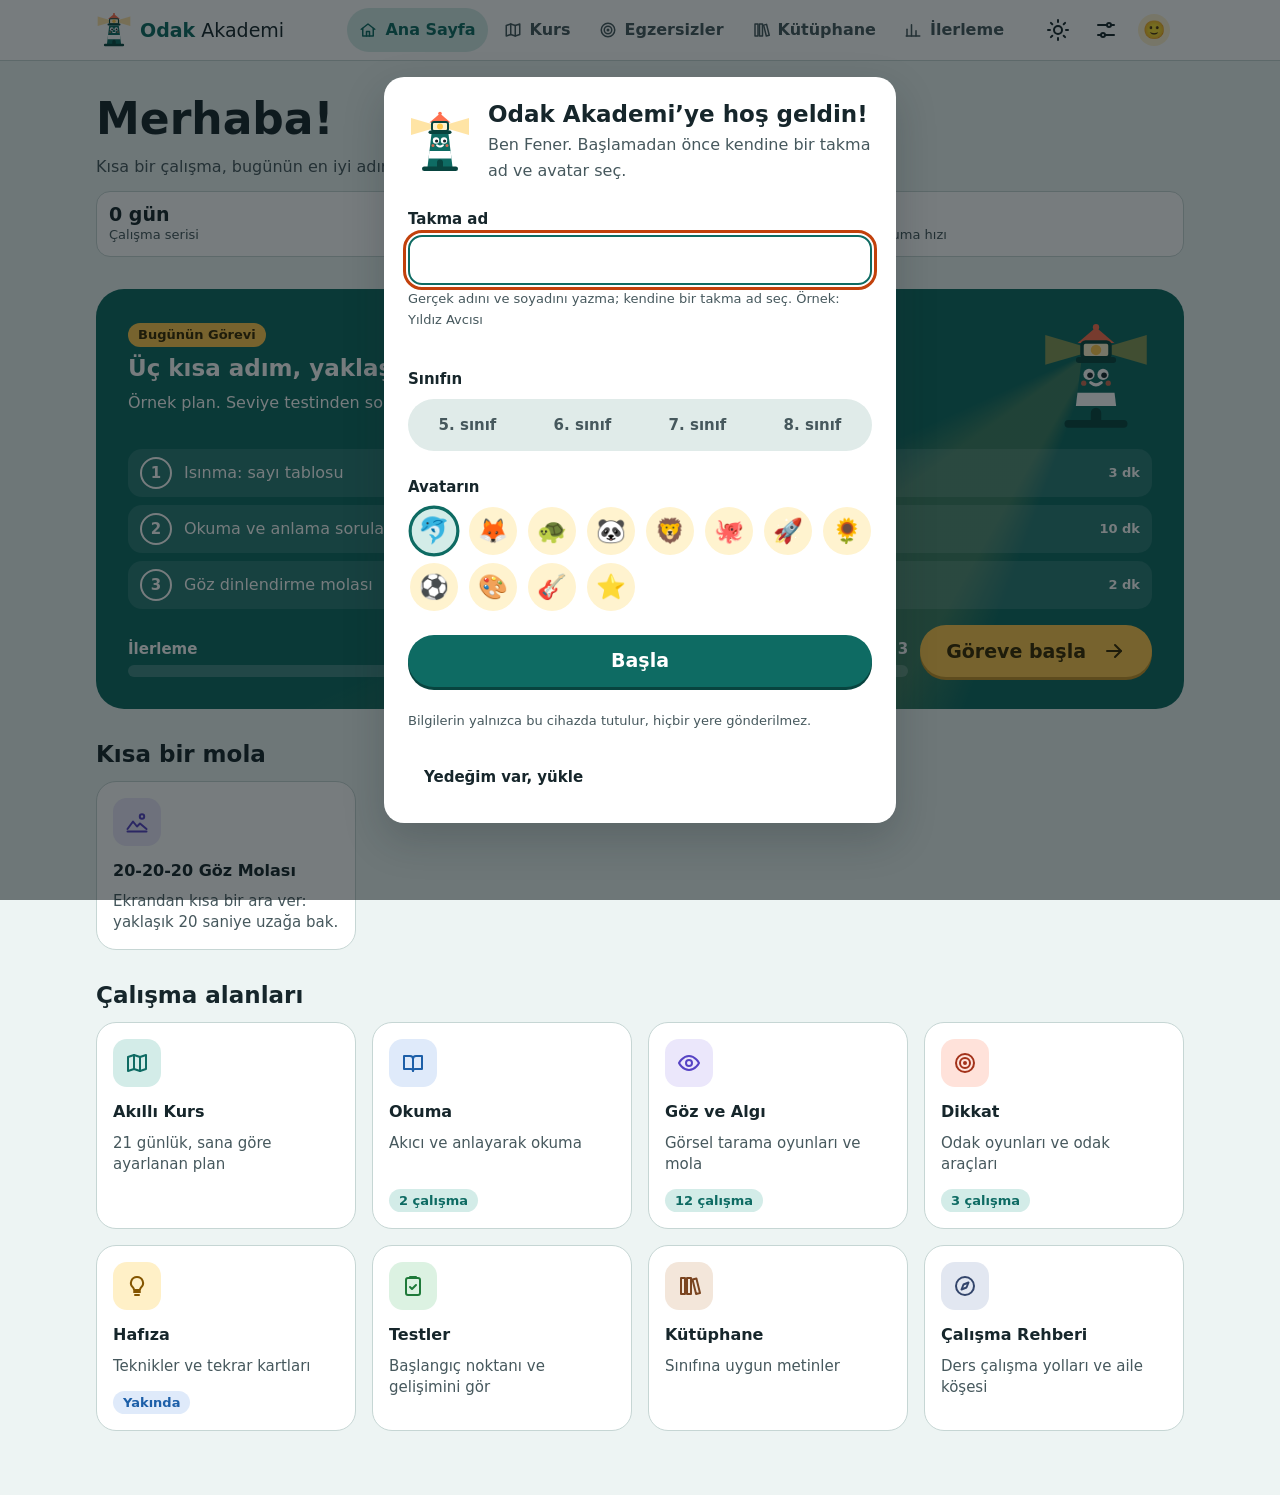
==== odak-akademi/index.html @ c5a689f6 "Add files via upload" ====
<!-- Odak Akademi tek sayfa: üst çubuk, ana ekran, alan ve egzersiz listeleri, ayarlar görünümü, alt gezinme, profiller, yedek, PWA bağlantıları -->
<!doctype html>
<html lang="tr">
<head>
  <meta charset="utf-8">
  <meta name="viewport" content="width=device-width, initial-scale=1, viewport-fit=cover">
  <title>Odak Akademi</title>
  <meta name="description" content="Ortaokul öğrencileri için okuma, anlama, dikkat ve hafıza çalışmaları.">
  <meta name="theme-color" content="#ffffff" media="(prefers-color-scheme: light)">
  <meta name="theme-color" content="#172529" media="(prefers-color-scheme: dark)">
  <link rel="icon" href="icons/fener.svg" type="image/svg+xml">
  <link rel="manifest" href="manifest.webmanifest">
  <link rel="apple-touch-icon" href="icons/ikon-180.png">
  <meta name="apple-mobile-web-app-title" content="Odak Akademi">
  <meta name="mobile-web-app-capable" content="yes">
  <link rel="stylesheet" href="css/tokens.css">
  <link rel="stylesheet" href="css/base.css">
  <link rel="stylesheet" href="css/components.css">
  <link rel="stylesheet" href="css/library.css">
  <script type="module" src="js/app.js"></script>
</head>
<body>
  <!-- İkon seti sayfanın içinde: sunucu ayarından ve dosya türünden bağımsız çalışır -->
  <svg xmlns="http://www.w3.org/2000/svg" aria-hidden="true" focusable="false" style="position:absolute;width:0;height:0;overflow:hidden">
  <symbol id="ev" viewBox="0 0 24 24"><path d="M3 11 12 4l9 7"/><path d="M5 10v10h14V10"/><path d="M10 20v-6h4v6"/></symbol>
  <symbol id="harita" viewBox="0 0 24 24"><path d="M9 4 3 6v14l6-2 6 2 6-2V4l-6 2-6-2z"/><path d="M9 4v14"/><path d="M15 6v14"/></symbol>
  <symbol id="kitap" viewBox="0 0 24 24"><path d="M3 5h6a3 3 0 0 1 3 3v12a2 2 0 0 0-2-2H3z"/><path d="M21 5h-6a3 3 0 0 0-3 3v12a2 2 0 0 1 2-2h7z"/></symbol>
  <symbol id="goz" viewBox="0 0 24 24"><path d="M2 12s3.6-7 10-7 10 7 10 7-3.6 7-10 7S2 12 2 12z"/><circle cx="12" cy="12" r="3"/></symbol>
  <symbol id="hedef" viewBox="0 0 24 24"><circle cx="12" cy="12" r="9"/><circle cx="12" cy="12" r="5"/><circle cx="12" cy="12" r="1"/></symbol>
  <symbol id="ampul" viewBox="0 0 24 24"><path d="M9 18h6"/><path d="M10 21h4"/><path d="M12 3a6 6 0 0 0-4 10.5c.7.7 1 1.5 1 2.5h6c0-1 .3-1.8 1-2.5A6 6 0 0 0 12 3z"/></symbol>
  <symbol id="test" viewBox="0 0 24 24"><rect x="5" y="4" width="14" height="17" rx="2"/><path d="M9 4V3h6v1"/><path d="m9 13 2 2 4-4"/></symbol>
  <symbol id="kitaplar" viewBox="0 0 24 24"><path d="M4 4h4v16H4z"/><path d="M10 4h4v16h-4z"/><path d="m15.5 5.5 3.9-1 3.6 14.5-3.9 1z"/></symbol>
  <symbol id="pusula" viewBox="0 0 24 24"><circle cx="12" cy="12" r="9"/><path d="m15.5 8.5-2 5-5 2 2-5z"/></symbol>
  <symbol id="grafik" viewBox="0 0 24 24"><path d="M4 20V11"/><path d="M10 20V5"/><path d="M16 20v-7"/><path d="M3 20h18"/></symbol>
  <symbol id="ayar" viewBox="0 0 24 24"><path d="M4 7h9"/><path d="M17 7h3"/><circle cx="15" cy="7" r="2"/><path d="M4 17h3"/><path d="M11 17h9"/><circle cx="9" cy="17" r="2"/></symbol>
  <symbol id="gunes" viewBox="0 0 24 24"><circle cx="12" cy="12" r="4"/><path d="M12 2v2M12 20v2M4.9 4.9l1.4 1.4M17.7 17.7l1.4 1.4M2 12h2M20 12h2M4.9 19.1l1.4-1.4M17.7 6.3l1.4-1.4"/></symbol>
  <symbol id="ay" viewBox="0 0 24 24"><path d="M20 14.5A8 8 0 0 1 9.5 4a8 8 0 1 0 10.5 10.5z"/></symbol>
  <symbol id="kapat" viewBox="0 0 24 24"><path d="M6 6l12 12M18 6 6 18"/></symbol>
  <symbol id="onay" viewBox="0 0 24 24"><path d="m5 12 5 5 9-10"/></symbol>
  <symbol id="saat" viewBox="0 0 24 24"><circle cx="12" cy="12" r="9"/><path d="M12 7v5l3 2"/></symbol>
  <symbol id="alev" viewBox="0 0 24 24"><path d="M12 3c1 3.5 5 5.5 5 10a5 5 0 0 1-10 0c0-2.5 1.5-4 2.5-5 .3 1.8 1.2 2.8 2.5 3 0-3-1-5.5 0-8z"/></symbol>
  <symbol id="yildiz" viewBox="0 0 24 24"><path d="m12 3 2.7 5.6 6.1.9-4.4 4.3 1 6.1L12 17l-5.5 2.9 1-6.1-4.4-4.3 6.1-.9z"/></symbol>
  <symbol id="kilit" viewBox="0 0 24 24"><rect x="5" y="11" width="14" height="10" rx="2"/><path d="M8 11V8a4 4 0 0 1 8 0v3"/></symbol>
  <symbol id="ok-sag" viewBox="0 0 24 24"><path d="M5 12h14"/><path d="m13 6 6 6-6 6"/></symbol>
  <symbol id="kalem" viewBox="0 0 24 24"><path d="M4 20h4L19 9l-4-4L4 16z"/><path d="m14 6 4 4"/></symbol>
  <symbol id="cop" viewBox="0 0 24 24"><path d="M4 7h16"/><path d="M9 7V4h6v3"/><path d="m6 7 1 13h10l1-13"/><path d="M10 11v6M14 11v6"/></symbol>
  <symbol id="duraklat" viewBox="0 0 24 24"><path d="M9 5v14M15 5v14" fill="none" stroke="currentColor" stroke-width="2.5" stroke-linecap="round"/></symbol>
  <symbol id="devam" viewBox="0 0 24 24"><path d="M8 5.5v13l10.5-6.5z" fill="currentColor" stroke="currentColor" stroke-width="2.5" stroke-linejoin="round"/></symbol>
  <symbol id="tam-ekran" viewBox="0 0 24 24"><path d="M4 9V4h5M15 4h5v5M20 15v5h-5M9 20H4v-5" fill="none" stroke="currentColor" stroke-width="2.5" stroke-linecap="round" stroke-linejoin="round"/></symbol>
  <symbol id="indir" viewBox="0 0 24 24"><path d="M12 4v11"/><path d="m7 10 5 5 5-5"/><path d="M5 20h14"/></symbol>
  <symbol id="yenile" viewBox="0 0 24 24"><path d="M20 11a8 8 0 1 0-2.3 5.7"/><path d="M20 5v6h-6"/></symbol>
  <symbol id="ses" viewBox="0 0 24 24"><path d="M4 10v4h4l5 4V6l-5 4z"/><path d="M16 9a4 4 0 0 1 0 6"/><path d="M18.5 6.5a7.5 7.5 0 0 1 0 11"/></symbol>
  <symbol id="bilgi" viewBox="0 0 24 24"><circle cx="12" cy="12" r="9"/><path d="M12 11v5"/><path d="M12 8h.01"/></symbol>
  <symbol id="izgara" viewBox="0 0 24 24"><rect x="4" y="4" width="16" height="16" rx="2"/><path d="M9.3 4v16M14.7 4v16M4 9.3h16M4 14.7h16"/></symbol>
  <symbol id="yorunge" viewBox="0 0 24 24"><path d="M12 12c-2-2.5-3.5-4-5.5-4a4 4 0 0 0 0 8c2 0 3.5-1.5 5.5-4s3.5-4 5.5-4a4 4 0 0 1 0 8c-2 0-3.5-1.5-5.5-4z"/><circle cx="17.5" cy="8" r="1.6" fill="currentColor"/></symbol>
  <symbol id="satirlar" viewBox="0 0 24 24"><path d="M4 6h16M4 11h16M4 16h9"/><path d="m16 14 3 2.5-3 2.5"/></symbol>
  <symbol id="cevre" viewBox="0 0 24 24"><path d="M12 10v4M10 12h4"/><rect x="3" y="3" width="5" height="4" rx="1"/><rect x="16" y="3" width="5" height="4" rx="1"/><rect x="3" y="17" width="5" height="4" rx="1"/><rect x="16" y="17" width="5" height="4" rx="1"/></symbol>
  <symbol id="grup-flas" viewBox="0 0 24 24"><rect x="3" y="8" width="18" height="9" rx="2"/><path d="M6.5 12.5h4M13 12.5h4.5"/><path d="M12 2.5v3M5.5 4l1.5 2.2M18.5 4 17 6.2"/></symbol>
  <symbol id="piramit" viewBox="0 0 24 24"><path d="M10 5h4M7.5 10h9M5 15h14M3 20h18"/></symbol>
  <symbol id="sekil" viewBox="0 0 24 24"><path d="M12 3 20 12l-8 9-8-9z"/><path d="M9.5 10h5M8 13.5h8"/></symbol>
  <symbol id="fark" viewBox="0 0 24 24"><rect x="2.5" y="5" width="8.5" height="14" rx="1.5"/><rect x="13" y="5" width="8.5" height="14" rx="1.5"/><circle cx="6.75" cy="12" r="2"/><path d="m15.5 10 3.5 4M19 10l-3.5 4"/></symbol>
  <symbol id="arama" viewBox="0 0 24 24"><circle cx="10.5" cy="10.5" r="6.5"/><path d="m15.5 15.5 5 5"/><path d="m10.5 7.5 1 2 2 .3-1.5 1.4.4 2-1.9-1-1.9 1 .4-2-1.5-1.4 2-.3z"/></symbol>
  <symbol id="simge" viewBox="0 0 24 24"><rect x="3" y="4" width="18" height="16" rx="2"/><path d="M3 12h18M12 4v16"/><circle cx="7.5" cy="8" r="1.6"/><path d="m16.5 6.4 1.7 3h-3.4z"/><path d="M7.5 14.5v3M16.5 14.5v3"/></symbol>
  <symbol id="ayna" viewBox="0 0 24 24"><path d="M12 3v18" stroke-dasharray="2 2.5"/><path d="M9.5 7H4.5v10h3v-4h2z"/><path d="M14.5 7h5v10h-3v-4h-2z"/></symbol>
  <symbol id="uzak" viewBox="0 0 24 24"><path d="M2.5 19 8 11.5l4 5 3-3 6.5 5.5"/><circle cx="17" cy="6.5" r="2.2"/><path d="M2.5 21.5h19"/></symbol>
  <symbol id="isik" viewBox="0 0 24 24"><circle cx="12" cy="12" r="4" fill="currentColor"/><circle cx="12" cy="12" r="7.5"/><path d="M12 1.5v2M12 20.5v2M1.5 12h2M20.5 12h2"/></symbol>
  <symbol id="renk-kelime" viewBox="0 0 24 24"><path d="M3.5 18 8 6l4.5 12"/><path d="M5.2 13.5h5.6"/><circle cx="17.5" cy="8" r="2.8"/><path d="M15 14h5.5M15 18h5.5"/></symbol>
  <symbol id="git-dur" viewBox="0 0 24 24"><rect x="7" y="2.5" width="10" height="19" rx="3"/><circle cx="12" cy="7.5" r="2"/><circle cx="12" cy="16.5" r="2" fill="currentColor"/></symbol>
  </svg>

  <a class="atla-baglanti" href="#ana-icerik">İçeriğe atla</a>

  <header class="ust-cubuk">
    <div class="ust-cubuk__ic kapsayici">
      <a class="logo" href="#/" aria-label="Odak Akademi, ana sayfa">
        <img src="icons/fener.svg" alt="" width="36" height="36">
        <span class="logo__yazi" aria-hidden="true"><b>Odak</b> Akademi</span>
      </a>

      <nav class="ust-gezinme" aria-label="Ana gezinme">
        <a href="#/" aria-current="page"><svg class="ikon ikon--kucuk" aria-hidden="true"><use href="#ev"/></svg>Ana Sayfa</a>
        <a href="#/kurs" data-yakinda="Akıllı Kurs" aria-disabled="true"><svg class="ikon ikon--kucuk" aria-hidden="true"><use href="#harita"/></svg>Kurs<span class="ekran-okuyucu"> (yakında)</span></a>
        <a href="#/egzersizler"><svg class="ikon ikon--kucuk" aria-hidden="true"><use href="#hedef"/></svg>Egzersizler</a>
        <a href="#/kutuphane"><svg class="ikon ikon--kucuk" aria-hidden="true"><use href="#kitaplar"/></svg>Kütüphane</a>
        <a href="#/ilerleme" data-yakinda="İlerleme" aria-disabled="true"><svg class="ikon ikon--kucuk" aria-hidden="true"><use href="#grafik"/></svg>İlerleme<span class="ekran-okuyucu"> (yakında)</span></a>
      </nav>

      <div class="ust-cubuk__eylemler">
        <button class="btn btn--hayalet btn--ikon" id="tema-dugmesi" type="button" aria-pressed="false" aria-label="Koyu tema" title="Koyu temayı aç / kapat">
          <svg class="ikon" aria-hidden="true"><use href="#gunes"/></svg>
        </button>
        <a class="btn btn--hayalet btn--ikon" id="ayar-dugmesi" href="#/ayarlar" aria-label="Ayarlar" title="Ayarlar">
          <svg class="ikon" aria-hidden="true"><use href="#ayar"/></svg>
        </a>
        <button class="btn btn--hayalet profil-dugmesi" id="profil-dugmesi" type="button" aria-haspopup="dialog" aria-label="Profiller" title="Profiller">
          <span class="avatar avatar--emoji avatar--kucuk" aria-hidden="true">🙂</span>
          <span class="profil-dugmesi__ad" aria-hidden="true"></span>
        </button>
      </div>
    </div>
  </header>

  <main id="ana-icerik" class="ana kapsayici" tabindex="-1">
    <div class="yigin" data-rota="/" style="--yigin-bosluk: var(--b-6)">

      <section aria-labelledby="karsilama-baslik" class="yigin" style="--yigin-bosluk: var(--b-3)">
        <div>
          <h1 id="karsilama-baslik">Merhaba!</h1>
          <p class="soluk">Kısa bir çalışma, bugünün en iyi adımı.</p>
        </div>
        <ul class="mini-istatistik" aria-label="Kısa özet">
          <li><strong id="ozet-seri">0 gün</strong><span>Çalışma serisi</span></li>
          <li><strong id="ozet-hafta">0 dk</strong><span>Son 7 gün</span></li>
          <li><strong id="ozet-eoh">—</strong><span>Etkin okuma hızı</span></li>
        </ul>
      </section>

      <section class="gorev-karti" aria-labelledby="gorev-baslik">
        <div class="gorev-karti__ust">
          <div class="yigin" style="--yigin-bosluk: var(--b-2)">
            <span class="rozet rozet--gunes">Bugünün Görevi</span>
            <h2 id="gorev-baslik">Üç kısa adım, yaklaşık 15 dakika</h2>
            <p>Örnek plan. Seviye testinden sonra sana özel hazırlanacak.</p>
          </div>
          <img class="gorev-karti__maskot" src="icons/fener.svg" alt="" width="72" height="72">
        </div>

        <ol class="gorev-listesi" aria-label="Görev adımları">
          <li data-durum="sirada">
            <span class="gorev-listesi__durum" aria-hidden="true">1</span>
            <span class="gorev-listesi__metin">Isınma: sayı tablosu</span>
            <span class="gorev-listesi__sure">3 dk</span>
          </li>
          <li data-durum="sirada">
            <span class="gorev-listesi__durum" aria-hidden="true">2</span>
            <span class="gorev-listesi__metin">Okuma ve anlama soruları</span>
            <span class="gorev-listesi__sure">10 dk</span>
          </li>
          <li data-durum="sirada">
            <span class="gorev-listesi__durum" aria-hidden="true">3</span>
            <span class="gorev-listesi__metin">Göz dinlendirme molası</span>
            <span class="gorev-listesi__sure">2 dk</span>
          </li>
        </ol>

        <div class="gorev-karti__alt">
          <div>
            <div class="ilerleme-etiket"><span id="gorev-ilerleme-etiket">İlerleme</span><span>0 / 3</span></div>
            <div class="ilerleme ilerleme--gunes" role="progressbar" aria-labelledby="gorev-ilerleme-etiket" aria-valuemin="0" aria-valuemax="3" aria-valuenow="0" aria-valuetext="3 adımdan 0 tamamlandı">
              <span class="ilerleme__dolgu" style="--deger: 0%"></span>
            </div>
          </div>
          <button class="btn btn--gunes btn--buyuk" type="button" data-yakinda="Bugünün görevi">
            Göreve başla<span class="ekran-okuyucu"> (yakında)</span>
            <svg class="ikon" aria-hidden="true"><use href="#ok-sag"/></svg>
          </button>
        </div>
      </section>

      <!-- S10: kısa mola bağlantısı (20-20-20 rehberi, Göz ve Algı alanındaki egzersiz). D06: yalnız ekrandan uzaklaştıran mola; başlık ve açıklama katalog.js'teki kartla aynı -->
      <section aria-labelledby="mola-kisayol-baslik">
        <div class="bolum-baslik">
          <h2 id="mola-kisayol-baslik">Kısa bir mola</h2>
        </div>
        <ul class="izgara modul-izgara">
          <li>
            <a class="kart kart--modul" href="#/egzersiz/goz-molasi" data-modul="goz">
              <span class="kart__ikon" aria-hidden="true"><svg class="ikon"><use href="#uzak"/></svg></span>
              <span class="kart__baslik">20-20-20 Göz Molası</span>
              <span class="kart__aciklama">Ekrandan kısa bir ara ver: yaklaşık 20 saniye uzağa bak.</span>
            </a>
          </li>
        </ul>
      </section>

      <section aria-labelledby="moduller-baslik">
        <div class="bolum-baslik">
          <h2 id="moduller-baslik">Çalışma alanları</h2>
        </div>
        <ul class="izgara modul-izgara">
          <li>
            <a class="kart kart--modul" href="#/kurs" data-modul="kurs" data-yakinda="Akıllı Kurs" aria-disabled="true">
              <span class="kart__ikon" aria-hidden="true"><svg class="ikon"><use href="#harita"/></svg></span>
              <span class="kart__baslik">Akıllı Kurs<span class="ekran-okuyucu"> (yakında)</span></span>
              <span class="kart__aciklama">21 günlük, sana göre ayarlanan plan</span>
            </a>
          </li>
          <li>
            <a class="kart kart--modul" href="#/modul/oku" data-modul="oku">
              <span class="kart__ikon" aria-hidden="true"><svg class="ikon"><use href="#kitap"/></svg></span>
              <span class="kart__baslik">Okuma</span>
              <span class="kart__aciklama">Akıcı ve anlayarak okuma</span>
            </a>
          </li>
          <li>
            <a class="kart kart--modul" href="#/modul/goz" data-modul="goz">
              <span class="kart__ikon" aria-hidden="true"><svg class="ikon"><use href="#goz"/></svg></span>
              <span class="kart__baslik">Göz ve Algı</span>
              <span class="kart__aciklama">Görsel tarama oyunları ve mola</span>
            </a>
          </li>
          <li>
            <a class="kart kart--modul" href="#/modul/dikkat" data-modul="dikkat">
              <span class="kart__ikon" aria-hidden="true"><svg class="ikon"><use href="#hedef"/></svg></span>
              <span class="kart__baslik">Dikkat</span>
              <span class="kart__aciklama">Odak oyunları ve odak araçları</span>
            </a>
          </li>
          <li>
            <a class="kart kart--modul" href="#/modul/hafiza" data-modul="hafiza">
              <span class="kart__ikon" aria-hidden="true"><svg class="ikon"><use href="#ampul"/></svg></span>
              <span class="kart__baslik">Hafıza</span>
              <span class="kart__aciklama">Teknikler ve tekrar kartları</span>
            </a>
          </li>
          <li>
            <a class="kart kart--modul" href="#/testler" data-modul="testler" data-yakinda="Testler" aria-disabled="true">
              <span class="kart__ikon" aria-hidden="true"><svg class="ikon"><use href="#test"/></svg></span>
              <span class="kart__baslik">Testler<span class="ekran-okuyucu"> (yakında)</span></span>
              <span class="kart__aciklama">Başlangıç noktanı ve gelişimini gör</span>
            </a>
          </li>
          <li>
            <a class="kart kart--modul" href="#/kutuphane" data-modul="kutuphane">
              <span class="kart__ikon" aria-hidden="true"><svg class="ikon"><use href="#kitaplar"/></svg></span>
              <span class="kart__baslik">Kütüphane</span>
              <span class="kart__aciklama">Sınıfına uygun metinler</span>
            </a>
          </li>
          <li>
            <a class="kart kart--modul" href="#/rehber" data-modul="rehber" data-yakinda="Çalışma Rehberi" aria-disabled="true">
              <span class="kart__ikon" aria-hidden="true"><svg class="ikon"><use href="#pusula"/></svg></span>
              <span class="kart__baslik">Çalışma Rehberi<span class="ekran-okuyucu"> (yakında)</span></span>
              <span class="kart__aciklama">Ders çalışma yolları ve aile köşesi</span>
            </a>
          </li>
        </ul>
      </section>

    </div>

    <!-- D03: Alan sayfası (#/modul/<ad>) ve tüm egzersizler (#/egzersizler); içerik egzersiz-listesi.js ile çizilir -->
    <div class="yigin" id="modul-sayfasi" data-rota="/modul/:ad" hidden style="--yigin-bosluk: var(--b-5)"></div>
    <div class="yigin" id="egzersizler-sayfasi" data-rota="/egzersizler" hidden style="--yigin-bosluk: var(--b-6)"></div>
    <!-- S07: Kütüphane (#/kutuphane); içerik js/modules/kutuphane/kutuphane.js ile çizilir -->
    <div class="yigin" id="kutuphane-sayfasi" data-rota="/kutuphane" hidden style="--yigin-bosluk: var(--b-5)"></div>

    <!-- Ayarlar sayfası (#/ayarlar): seçimler etkin profile kaydedilir -->
    <div class="yigin ayarlar-sayfasi" data-rota="/ayarlar" hidden style="--yigin-bosluk: var(--b-5)">
      <div>
        <h1 id="ayarlar-baslik">Ayarlar</h1>
        <p class="soluk" id="ayarlar-aciklama">Seçimlerin bu profil için kaydedilir.</p>
      </div>

      <form class="yigin" id="ayar-formu" style="--yigin-bosluk: var(--b-5)">
        <section class="kart ayar-bolumu" aria-labelledby="gorunum-baslik">
          <h2 id="gorunum-baslik">Görünüm ve okuma</h2>

          <fieldset class="grup">
            <legend>Tema</legend>
            <div class="segment">
              <label><input type="radio" name="tema" value="sistem"><span>Cihaz</span></label>
              <label><input type="radio" name="tema" value="acik"><span>Açık</span></label>
              <label><input type="radio" name="tema" value="koyu"><span>Koyu</span></label>
            </div>
          </fieldset>

          <div class="alan">
            <label class="alan__etiket" for="ayar-yazi">Yazı boyutu</label>
            <select class="girdi" id="ayar-yazi" name="yaziBoyutu">
              <option value="kucuk">Küçük</option>
              <option value="normal">Normal</option>
              <option value="buyuk">Büyük</option>
              <option value="cok-buyuk">Çok büyük</option>
            </select>
          </div>

          <fieldset class="grup" aria-describedby="font-ipucu">
            <legend>Yazı tipi</legend>
            <label class="secim"><input type="radio" name="font" value="standart"> Standart</label>
            <label class="secim"><input type="radio" name="font" value="disleksi"> Okuma dostu (harfler daha ayırt edilir, aralıklar geniş)</label>
            <p class="alan__ipucu" id="font-ipucu">Okuma dostu yazı tipi uygulamayla birlikte gelir; internet olmadan da çalışır.</p>
          </fieldset>

          <div class="ayar-onizleme">
            <p class="ayar-onizleme__etiket">Önizleme</p>
            <p>Işık kulesinin penceresinden bakan Ilgın, sisin yavaş yavaş dağıldığını gördü. Çağrı’nın küçük teknesi kıyıya yaklaşıyordu.</p>
          </div>
        </section>

        <section class="kart ayar-bolumu" aria-labelledby="ses-hareket-baslik">
          <h2 id="ses-hareket-baslik">Ses ve hareket</h2>
          <label class="anahtar">
            <span>Ses efektleri <small class="soluk">(doğru, yanlış ve bitiş sesleri)</small></span>
            <input type="checkbox" role="switch" name="ses">
            <span class="anahtar__ray" aria-hidden="true"></span>
          </label>
          <div>
            <button class="btn btn--hayalet btn--kucuk" id="ses-dene" type="button">
              <svg class="ikon ikon--kucuk" aria-hidden="true"><use href="#ses"/></svg>Sesi dene
            </button>
          </div>
          <label class="anahtar">
            <span>Hareketi azalt <small class="soluk">(kayma ve geçiş efektleri kapanır)</small></span>
            <input type="checkbox" role="switch" name="hareketAzalt">
            <span class="anahtar__ray" aria-hidden="true"></span>
          </label>
          <div>
            <button class="btn btn--hayalet btn--kucuk" id="ayar-sifirla" type="button">Görünümü ilk hâline döndür</button>
          </div>
        </section>

        <!-- S10: mola hatırlatıcısı (çerçevede mola önerisi + okumada göz molası). Profil ayarı: molaRehberi -->
        <section class="kart ayar-bolumu" aria-labelledby="mola-ayar-baslik">
          <h2 id="mola-ayar-baslik">Mola</h2>
          <label class="anahtar">
            <span>Mola hatırlatıcısı <small class="soluk">(uzun çalışmada kısa mola ve uzağa bakma önerisi, 20-20-20)</small></span>
            <input type="checkbox" role="switch" name="molaRehberi" aria-describedby="mola-ipucu">
            <span class="anahtar__ray" aria-hidden="true"></span>
          </label>
          <p class="alan__ipucu" id="mola-ipucu">Kapalıyken egzersiz ve okuma sırasında mola önerisi çıkmaz. Göz molasını istediğin zaman aşağıdaki bağlantıdan ya da Göz ve Algı alanından açabilirsin.</p>
          <div>
            <a class="btn btn--hayalet btn--kucuk" href="#/egzersiz/goz-molasi">
              <svg class="ikon ikon--kucuk" aria-hidden="true"><use href="#uzak"/></svg>20-20-20 göz molasını aç
            </a>
          </div>
        </section>
      </form>

      <section class="kart ayar-bolumu" aria-labelledby="uygulama-baslik">
        <h2 id="uygulama-baslik">Uygulama</h2>
        <p class="ayar-durum" id="cevrimdisi-durum" data-durum="bekliyor">Çevrimdışı kullanım hazırlanıyor…</p>
        <div>
          <button class="btn btn--birincil" id="ana-ekrana-ekle" type="button" hidden>
            <svg class="ikon" aria-hidden="true"><use href="#indir"/></svg>Ana ekrana ekle
          </button>
        </div>
        <p class="alan__ipucu" id="ios-ipucu" hidden>iPhone veya iPad’de: Safari’de Paylaş düğmesine dokun, sonra “Ana Ekrana Ekle”yi seç.</p>
        <p class="alan__ipucu" id="yuklu-ipucu" hidden>Odak Akademi bu cihazda uygulama olarak açık.</p>
      </section>

      <section class="kart ayar-bolumu" aria-labelledby="veri-baslik">
        <h2 id="veri-baslik">Verilerim</h2>
        <p class="alan__ipucu">Tüm bilgiler yalnızca bu cihazda tutulur. <span id="depo-kullanim"></span></p>
        <div class="yedek-eylemler">
          <button class="btn btn--ikincil" id="ayar-yedek-indir" type="button">Yedeği indir</button>
          <button class="btn btn--hayalet" id="ayar-yedek-yukle" type="button">Yedeği yükle</button>
        </div>
        <div class="yedek-eylemler">
          <button class="btn btn--hayalet" id="sonuclari-sil" type="button">Bu profilin sonuçlarını sil</button>
          <button class="btn btn--hayalet tehlike-metin" id="tumunu-sil" type="button" aria-expanded="false" aria-controls="silme-onayi">Tüm verileri sil</button>
        </div>
        <div class="bildirim bildirim--hata silme-onayi" id="silme-onayi" role="group" aria-labelledby="silme-onayi-baslik" hidden>
          <div class="yigin" style="--yigin-bosluk: var(--b-3)">
            <p id="silme-onayi-baslik"><strong>Emin misin?</strong> Bu cihazdaki tüm profiller ve sonuçlar silinecek. Bu işlem geri alınamaz; istersen önce yedeği indir.</p>
            <div class="yedek-eylemler">
              <button class="btn btn--tehlike" id="tumunu-sil-onay" type="button">Evet, hepsini sil</button>
              <button class="btn btn--hayalet" id="tumunu-sil-vazgec" type="button">Vazgeç</button>
            </div>
          </div>
        </div>
      </section>
    </div>
  </main>

  <nav class="alt-gezinme" aria-label="Alt gezinme">
    <a href="#/" aria-current="page"><svg class="ikon" aria-hidden="true"><use href="#ev"/></svg><span>Ana Sayfa</span></a>
    <a href="#/kurs" data-yakinda="Akıllı Kurs" aria-disabled="true"><svg class="ikon" aria-hidden="true"><use href="#harita"/></svg><span>Kurs</span><span class="ekran-okuyucu"> (yakında)</span></a>
    <a href="#/egzersizler"><svg class="ikon" aria-hidden="true"><use href="#hedef"/></svg><span>Egzersiz</span></a>
    <a href="#/kutuphane"><svg class="ikon" aria-hidden="true"><use href="#kitaplar"/></svg><span>Kütüphane</span></a>
    <a href="#/ilerleme" data-yakinda="İlerleme" aria-disabled="true"><svg class="ikon" aria-hidden="true"><use href="#grafik"/></svg><span>İlerleme</span><span class="ekran-okuyucu"> (yakında)</span></a>
  </nav>

  <div class="toast-alani" role="status" aria-live="polite"></div>

  <!-- Yeni sürüm hazır olunca görünür; yenileme yalnızca öğrenci isteyince olur -->
  <div class="guncelleme-bandi" id="guncelleme-bandi" hidden>
    <p>Uygulamanın yeni sürümü hazır.</p>
    <button class="btn btn--gunes btn--kucuk" type="button" data-guncelle>
      <svg class="ikon ikon--kucuk" aria-hidden="true"><use href="#yenile"/></svg>Şimdi güncelle
    </button>
  </div>

  <!-- Profiller: hızlı geçiş, ekle/düzenle/sil, yedek -->
  <dialog class="modal" id="profil-modal" aria-labelledby="profil-modal-baslik">
    <div class="modal__ic">
      <div class="modal__ust">
        <h2 id="profil-modal-baslik">Profiller</h2>
        <button class="btn btn--hayalet btn--ikon" type="button" data-kapat aria-label="Kapat">
          <svg class="ikon" aria-hidden="true"><use href="#kapat"/></svg>
        </button>
      </div>
      <div class="modal__govde yigin" style="--yigin-bosluk: var(--b-6)">
        <section class="yigin" aria-labelledby="profil-liste-baslik" style="--yigin-bosluk: var(--b-3)">
          <h3 id="profil-liste-baslik">Kim çalışıyor?</h3>
          <ul class="profil-listesi" id="profil-listesi"></ul>
          <button class="btn btn--ikincil btn--blok" id="profil-ekle-dugmesi" type="button">Yeni profil ekle</button>
          <div class="yigin" id="profil-form-alani" style="--yigin-bosluk: var(--b-4)" hidden></div>
        </section>
        <section class="yigin" aria-labelledby="yedek-baslik" style="--yigin-bosluk: var(--b-3)">
          <h3 id="yedek-baslik">Yedek</h3>
          <p class="alan__ipucu">Tüm profiller ve sonuçlar tek bir dosyaya kaydedilir. Başka bir tarayıcıya taşımak ya da saklamak için kullan.</p>
          <div class="yedek-eylemler">
            <button class="btn btn--ikincil" id="yedek-indir" type="button">Yedeği indir</button>
            <button class="btn btn--hayalet" id="yedek-yukle" type="button">Yedeği yükle</button>
          </div>
        </section>
      </div>
    </div>
  </dialog>

  <!-- İlk açılış: profil oluşturulana kadar kapanmaz -->
  <dialog class="modal" id="karsilama-modal" aria-labelledby="karsilama-modal-baslik" aria-describedby="karsilama-modal-aciklama">
    <div class="modal__ic">
      <div class="modal__govde yigin" style="--yigin-bosluk: var(--b-5)">
        <div class="karsilama__ust">
          <img src="icons/fener.svg" alt="" width="64" height="64">
          <div>
            <h2 id="karsilama-modal-baslik">Odak Akademi’ye hoş geldin!</h2>
            <p class="soluk" id="karsilama-modal-aciklama">Ben Fener. Başlamadan önce kendine bir takma ad ve avatar seç.</p>
          </div>
        </div>
        <div id="karsilama-form-alani"></div>
        <p class="alan__ipucu">Bilgilerin yalnızca bu cihazda tutulur, hiçbir yere gönderilmez.</p>
        <div>
          <button class="btn btn--hayalet btn--kucuk" id="karsilama-yedek" type="button">Yedeğim var, yükle</button>
        </div>
      </div>
    </div>
  </dialog>
</body>
</html>
---- odak-akademi/css/tokens.css ----
/* Tasarım belirteçleri: renk, tipografi, boşluk, gölge, köşe, hareket (açık + koyu tema, "Fener" paleti) */

/* Okuma dostu yerel yazı tipi (SIL OFL 1.1, fonts/ klasöründe; Türkçe harflerin tamamı var). Yalnızca seçilince indirilir. */
@font-face {
  font-family: "Atkinson Hyperlegible Next";
  src: url("../fonts/atkinson-hyperlegible-next-regular.woff2") format("woff2");
  font-weight: 400;
  font-style: normal;
  font-display: swap;
}
@font-face {
  font-family: "Atkinson Hyperlegible Next";
  src: url("../fonts/atkinson-hyperlegible-next-bold.woff2") format("woff2");
  font-weight: 600 900;
  font-style: normal;
  font-display: swap;
}

:root {
  color-scheme: light;

  /* Marka: deniz camı yeşili (odak ışığı), mercan (fener çatısı), güneş sarısı (ışık) */
  --renk-birincil: #0e6b63;
  --renk-birincil-hover: #0a5750;
  --renk-birincil-zemin: #d3ece8;
  --renk-birincil-uzeri: #ffffff;
  --renk-birincil-golge: #08443f;
  --renk-vurgu: #ff6f4f;
  --renk-vurgu-zemin: #ffe2da;
  --renk-vurgu-metin: #a3321a;
  --renk-gunes: #ffc94d;
  --renk-gunes-zemin: #fff3cf;
  --renk-gunes-uzeri: #3a2a00;
  --renk-gunes-golge: #c9962a;

  /* Yüzeyler ve metin (serin deniz sisi zemini) */
  --renk-zemin: #edf4f3;
  --renk-yuzey: #ffffff;
  --renk-yuzey-2: #e0ebe9;
  --renk-kenar: #c6d6d4;
  --renk-kenar-guclu: #7b918f;
  --renk-metin: #16262b;
  --renk-metin-soluk: #46585d;
  --renk-odak: #c2410c;

  /* Durum renkleri (metin / zemin) */
  --renk-basari: #1f7a3a;  --renk-basari-zemin: #dcf2e2;
  --renk-uyari: #845500;   --renk-uyari-zemin: #fff0c7;
  --renk-hata: #b42318;    --renk-hata-zemin: #fde3df;
  --renk-bilgi: #1d5fa8;   --renk-bilgi-zemin: #dfeafa;

  /* Görev kartı ve toast */
  --gorev-zemin: #0e6b63;
  --gorev-metin: #ffffff;
  --gorev-ic: rgb(255 255 255 / 0.12);
  --toast-zemin: #16262b;
  --toast-metin: #ffffff;

  /* Modül renkleri: ikon zemini / ikon */
  --modul-kurs: #d3ece8;      --modul-kurs-ikon: #0e6b63;
  --modul-oku: #dfeafa;       --modul-oku-ikon: #1d5fa8;
  --modul-goz: #ebe7fb;       --modul-goz-ikon: #5643c4;
  --modul-dikkat: #ffe2da;    --modul-dikkat-ikon: #a3321a;
  --modul-hafiza: #fff0c7;    --modul-hafiza-ikon: #845500;
  --modul-test: #dcf2e2;      --modul-test-ikon: #1f7a3a;
  --modul-kutuphane: #f3e6da; --modul-kutuphane-ikon: #7a4521;
  --modul-rehber: #e2e7f1;    --modul-rehber-ikon: #33456b;

  /* Tipografi (yalnızca cihazda yüklü yazı tipleri; dış istek yok) */
  --font-govde: system-ui, -apple-system, "Segoe UI", Roboto, "Noto Sans", Ubuntu, Cantarell, Arial, sans-serif;
  --font-baslik: ui-rounded, "SF Pro Rounded", "Segoe UI Variable Display", "Segoe UI", system-ui, sans-serif;
  --font-disleksi: "Atkinson Hyperlegible Next", "Atkinson Hyperlegible", "OpenDyslexic", Verdana, Tahoma, sans-serif;
  --font-mono: ui-monospace, "Cascadia Mono", Consolas, monospace;
  --yazi-olcek: 1;
  --fs-xs: 0.8125rem;
  --fs-s: 0.9375rem;
  --fs-m: 1rem;
  --fs-l: 1.1875rem;
  --fs-xl: 1.4375rem;
  --fs-2xl: clamp(1.625rem, 1.2rem + 1.8vw, 2.125rem);
  --fs-3xl: clamp(2rem, 1.4rem + 2.6vw, 2.75rem);
  --sh-govde: 1.6;
  --sh-baslik: 1.2;
  --harf-araligi: 0;
  --kelime-araligi: 0;

  /* Boşluk (4 px tabanlı) */
  --b-1: 0.25rem;
  --b-2: 0.5rem;
  --b-3: 0.75rem;
  --b-4: 1rem;
  --b-5: 1.5rem;
  --b-6: 2rem;
  --b-7: 3rem;
  --b-8: 4rem;

  /* Köşe yuvarlaklığı (hiyerarşiye göre: küçük öğe < kart < büyük kart) */
  --kose-s: 0.5rem;
  --kose-m: 0.875rem;
  --kose-l: 1.25rem;
  --kose-xl: 1.75rem;
  --kose-tam: 999px;

  /* Gölge */
  --golge-1: 0 1px 2px rgb(22 38 43 / 0.08);
  --golge-2: 0 6px 16px rgb(22 38 43 / 0.12);
  --golge-3: 0 16px 40px rgb(22 38 43 / 0.22);

  /* Hareket */
  --sure-hizli: 120ms;
  --sure-orta: 220ms;
  --sure-yavas: 600ms;
  --egri: cubic-bezier(0.2, 0.7, 0.2, 1);

  /* Düzen */
  --dokunma-min: 44px;
  --icerik-genislik: 72rem;
  --ust-cubuk-y: 3.75rem;
  --alt-gezinme-y: 4rem;
  --z-ust: 20;
  --z-toast: 60;
  --z-egzersiz: 59; /* egzersiz katmanı: toast'ların hemen altında, kutlama (toast + 1) üstünde */
}

/* Koyu tema: kullanıcı seçtiyse */
:root[data-tema="koyu"] {
  color-scheme: dark;
  --renk-birincil: #4fd1c1;
  --renk-birincil-hover: #74ddd0;
  --renk-birincil-zemin: #12403b;
  --renk-birincil-uzeri: #05211e;
  --renk-birincil-golge: #1f8c80;
  --renk-vurgu: #ff8a6b;
  --renk-vurgu-zemin: #4a2318;
  --renk-vurgu-metin: #ffb39f;
  --renk-gunes: #ffd166;
  --renk-gunes-zemin: #3d3214;
  --renk-gunes-uzeri: #2b1f00;
  --renk-gunes-golge: #b38a2c;
  --renk-zemin: #0f1a1d;
  --renk-yuzey: #172529;
  --renk-yuzey-2: #1f3136;
  --renk-kenar: #2d4349;
  --renk-kenar-guclu: #6f8a91;
  --renk-metin: #e8f0ee;
  --renk-metin-soluk: #a7b7b8;
  --renk-odak: #ffb067;
  --renk-basari: #6fd08c;  --renk-basari-zemin: #143222;
  --renk-uyari: #f2c14e;   --renk-uyari-zemin: #3a2e0e;
  --renk-hata: #ff8a80;    --renk-hata-zemin: #3d1716;
  --renk-bilgi: #8bbcf5;   --renk-bilgi-zemin: #13283f;
  --gorev-zemin: #134a45;
  --gorev-metin: #effcf9;
  --gorev-ic: rgb(255 255 255 / 0.08);
  --toast-zemin: #e8f0ee;
  --toast-metin: #0f1a1d;
  --modul-kurs: #12403b;      --modul-kurs-ikon: #7fe3d6;
  --modul-oku: #13283f;       --modul-oku-ikon: #8bbcf5;
  --modul-goz: #26213f;       --modul-goz-ikon: #b3a6f5;
  --modul-dikkat: #4a2318;    --modul-dikkat-ikon: #ffb39f;
  --modul-hafiza: #3d3214;    --modul-hafiza-ikon: #ffd166;
  --modul-test: #143222;      --modul-test-ikon: #6fd08c;
  --modul-kutuphane: #3a2a1c; --modul-kutuphane-ikon: #e0b48a;
  --modul-rehber: #222b3a;    --modul-rehber-ikon: #a9b9d6;
  --golge-1: 0 1px 2px rgb(0 0 0 / 0.4);
  --golge-2: 0 6px 16px rgb(0 0 0 / 0.45);
  --golge-3: 0 16px 40px rgb(0 0 0 / 0.6);
}

/* Koyu tema: sistem koyuysa ve kullanıcı açık seçmediyse (yukarıdaki blokla AYNI tutulmalı) */
@media (prefers-color-scheme: dark) {
  :root:not([data-tema="acik"]) {
    color-scheme: dark;
    --renk-birincil: #4fd1c1;
    --renk-birincil-hover: #74ddd0;
    --renk-birincil-zemin: #12403b;
    --renk-birincil-uzeri: #05211e;
    --renk-birincil-golge: #1f8c80;
    --renk-vurgu: #ff8a6b;
    --renk-vurgu-zemin: #4a2318;
    --renk-vurgu-metin: #ffb39f;
    --renk-gunes: #ffd166;
    --renk-gunes-zemin: #3d3214;
    --renk-gunes-uzeri: #2b1f00;
    --renk-gunes-golge: #b38a2c;
    --renk-zemin: #0f1a1d;
    --renk-yuzey: #172529;
    --renk-yuzey-2: #1f3136;
    --renk-kenar: #2d4349;
    --renk-kenar-guclu: #6f8a91;
    --renk-metin: #e8f0ee;
    --renk-metin-soluk: #a7b7b8;
    --renk-odak: #ffb067;
    --renk-basari: #6fd08c;  --renk-basari-zemin: #143222;
    --renk-uyari: #f2c14e;   --renk-uyari-zemin: #3a2e0e;
    --renk-hata: #ff8a80;    --renk-hata-zemin: #3d1716;
    --renk-bilgi: #8bbcf5;   --renk-bilgi-zemin: #13283f;
    --gorev-zemin: #134a45;
    --gorev-metin: #effcf9;
    --gorev-ic: rgb(255 255 255 / 0.08);
    --toast-zemin: #e8f0ee;
    --toast-metin: #0f1a1d;
    --modul-kurs: #12403b;      --modul-kurs-ikon: #7fe3d6;
    --modul-oku: #13283f;       --modul-oku-ikon: #8bbcf5;
    --modul-goz: #26213f;       --modul-goz-ikon: #b3a6f5;
    --modul-dikkat: #4a2318;    --modul-dikkat-ikon: #ffb39f;
    --modul-hafiza: #3d3214;    --modul-hafiza-ikon: #ffd166;
    --modul-test: #143222;      --modul-test-ikon: #6fd08c;
    --modul-kutuphane: #3a2a1c; --modul-kutuphane-ikon: #e0b48a;
    --modul-rehber: #222b3a;    --modul-rehber-ikon: #a9b9d6;
    --golge-1: 0 1px 2px rgb(0 0 0 / 0.4);
    --golge-2: 0 6px 16px rgb(0 0 0 / 0.45);
    --golge-3: 0 16px 40px rgb(0 0 0 / 0.6);
  }
}

/* Yazı boyutu ayarı */
:root[data-yazi="kucuk"] { --yazi-olcek: 0.9; }
:root[data-yazi="buyuk"] { --yazi-olcek: 1.125; }
:root[data-yazi="cok-buyuk"] { --yazi-olcek: 1.25; }

/* Okuma dostu (disleksi) yazı tipi: daha geniş harf/kelime aralığı ve satır yüksekliği */
:root[data-font="disleksi"] {
  --font-govde: var(--font-disleksi);
  --font-baslik: var(--font-disleksi);
  --harf-araligi: 0.03em;
  --kelime-araligi: 0.12em;
  --sh-govde: 1.8;
  --sh-baslik: 1.35;
}

/* Hareketi azalt: kullanıcı seçimi veya sistem tercihi */
:root[data-hareket="azalt"] {
  --sure-hizli: 0ms;
  --sure-orta: 0ms;
  --sure-yavas: 0ms;
}
@media (prefers-reduced-motion: reduce) {
  :root {
    --sure-hizli: 0ms;
    --sure-orta: 0ms;
    --sure-yavas: 0ms;
  }
}
---- odak-akademi/css/base.css ----
/* Temel stiller: sıfırlama, tipografi, odak halkası, düzen yardımcıları ve uygulama kabuğu (üst çubuk, alt gezinme) */

*,
*::before,
*::after { box-sizing: border-box; }

html {
  font-size: calc(100% * var(--yazi-olcek));
  -webkit-text-size-adjust: 100%;
  text-size-adjust: 100%;
  scroll-padding-top: calc(var(--ust-cubuk-y) + var(--b-4));
}

body {
  margin: 0;
  min-height: 100vh;
  min-height: 100dvh;
  font-family: var(--font-govde);
  font-size: var(--fs-m);
  line-height: var(--sh-govde);
  letter-spacing: var(--harf-araligi);
  word-spacing: var(--kelime-araligi);
  color: var(--renk-metin);
  background: var(--renk-zemin);
  overflow-wrap: break-word;
  -webkit-font-smoothing: antialiased;
  -webkit-tap-highlight-color: transparent;
}

h1, h2, h3, h4 {
  margin: 0 0 var(--b-2);
  font-family: var(--font-baslik);
  line-height: var(--sh-baslik);
  font-weight: 800;
}
h1 { font-size: var(--fs-3xl); }
h2 { font-size: var(--fs-xl); }
h3 { font-size: var(--fs-l); }
h4 { font-size: var(--fs-m); }

p { margin: 0 0 var(--b-3); max-width: 70ch; }
ul, ol { margin: 0; }
img, svg { display: block; max-width: 100%; }

a { color: var(--renk-birincil); text-underline-offset: 0.2em; }

button, input, select, textarea {
  font: inherit;
  color: inherit;
  letter-spacing: inherit;
}

/* Klavye odak halkası: her zaman görünür ve yüksek kontrastlı */
:focus-visible {
  outline: 3px solid var(--renk-odak);
  outline-offset: 2px;
}

::selection { background: var(--renk-gunes); color: var(--renk-gunes-uzeri); }

[hidden] { display: none !important; }

/* SVG ikonlar (index.html ve components.html içindeki <svg> sprite'ında; ikisi aynı tutulur) */
.ikon {
  width: 1.5rem;
  height: 1.5rem;
  flex: none;
  fill: none;
  stroke: currentColor;
  stroke-width: 2;
  stroke-linecap: round;
  stroke-linejoin: round;
}
.ikon--kucuk { width: 1.125rem; height: 1.125rem; }

/* Yalnızca ekran okuyucular için. Yeni kodda .ekran-okuyucu kullan; .gorsel-gizli eski ad, uyumluluk için duruyor */
.ekran-okuyucu,
.gorsel-gizli {
  position: absolute !important;
  width: 1px;
  height: 1px;
  padding: 0;
  margin: -1px;
  overflow: hidden;
  clip: rect(0 0 0 0);
  clip-path: inset(50%);
  white-space: nowrap;
  border: 0;
}

/* "İçeriğe atla" bağlantısı: yalnızca klavyeyle odaklanınca görünür */
.atla-baglanti {
  position: absolute;
  left: var(--b-2);
  top: -100px;
  z-index: 100;
  padding: var(--b-2) var(--b-4);
  border-radius: var(--kose-s);
  background: var(--renk-birincil);
  color: var(--renk-birincil-uzeri);
  font-weight: 700;
  text-decoration: none;
}
.atla-baglanti:focus { top: var(--b-2); }

/* Düzen yardımcıları */
.kapsayici {
  width: 100%;
  max-width: var(--icerik-genislik);
  margin-inline: auto;
  padding-inline: var(--b-4);
}
@media (min-width: 600px) {
  .kapsayici { padding-inline: var(--b-6); }
}

.yigin > * + * { margin-top: var(--yigin-bosluk, var(--b-4)); }

.satir {
  display: flex;
  flex-wrap: wrap;
  align-items: center;
  gap: var(--b-3);
}

.izgara {
  display: grid;
  gap: var(--izgara-bosluk, var(--b-4));
  grid-template-columns: repeat(auto-fill, minmax(min(100%, var(--izgara-min, 16rem)), 1fr));
  list-style: none;
  margin: 0;
  padding: 0;
}

.soluk { color: var(--renk-metin-soluk); }

/* ---------- Uygulama kabuğu ---------- */

.ust-cubuk {
  position: sticky;
  top: 0;
  z-index: var(--z-ust);
  padding-top: env(safe-area-inset-top, 0px);
  background: var(--renk-yuzey);
  border-bottom: 1px solid var(--renk-kenar);
}

.ust-cubuk__ic {
  display: flex;
  align-items: center;
  gap: var(--b-2);
  min-height: var(--ust-cubuk-y);
}

.logo {
  display: inline-flex;
  align-items: center;
  gap: var(--b-2);
  min-width: 0;
  min-height: var(--dokunma-min);
  margin-inline-end: auto;
  color: var(--renk-metin);
  text-decoration: none;
  font-family: var(--font-baslik);
  font-size: 1.1875rem;
  line-height: 1;
  white-space: nowrap;
}
.logo img { width: 2.25rem; height: 2.25rem; }
.logo__yazi { min-width: 0; overflow: hidden; text-overflow: ellipsis; font-weight: 500; }
.logo__yazi b { font-weight: 800; color: var(--renk-birincil); }
/* Dar ekranda büyük yazı veya okuma dostu yazı tipi seçiliyse yalnızca fener görünür (ad, aria-label'da zaten var) */
@media (max-width: 429px) {
  :root[data-yazi="buyuk"] .logo__yazi,
  :root[data-yazi="cok-buyuk"] .logo__yazi,
  :root[data-font="disleksi"] .logo__yazi { display: none; }
}

.ust-gezinme { display: none; }

.ust-cubuk__eylemler {
  display: flex;
  align-items: center;
  gap: var(--b-1);
}

.ana {
  display: block;
  padding-top: var(--b-5);
  padding-bottom: calc(var(--alt-gezinme-y) + var(--b-6) + env(safe-area-inset-bottom, 0px));
}
.ana:focus { outline: none; }

/* Mobil alt gezinme çubuğu */
.alt-gezinme {
  position: fixed;
  inset: auto 0 0 0;
  z-index: var(--z-ust);
  display: grid;
  grid-template-columns: repeat(5, 1fr);
  padding-bottom: env(safe-area-inset-bottom, 0px);
  background: var(--renk-yuzey);
  border-top: 1px solid var(--renk-kenar);
}
.alt-gezinme a {
  display: flex;
  flex-direction: column;
  align-items: center;
  justify-content: center;
  gap: 2px;
  min-width: 0;
  min-height: var(--alt-gezinme-y);
  padding-inline: 0;
  color: var(--renk-metin-soluk);
  /* D04: alt sınır px: büyük yazıda 360 px ekranda etiketler kesilmesin */
  font-size: clamp(11px, 3.1vw, 0.8125rem);
  font-weight: 600;
  text-decoration: none;
}
.alt-gezinme span {
  max-width: 100%;
  overflow: hidden;
  text-overflow: ellipsis;
  white-space: nowrap;
}
.alt-gezinme .ikon {
  width: 3rem;
  height: 1.875rem;
  padding: 0.25rem 0.75rem;
  border-radius: var(--kose-tam);
  transition: background-color var(--sure-hizli);
}
.alt-gezinme a[aria-current="page"] { color: var(--renk-birincil); }
.alt-gezinme a[aria-current="page"] .ikon { background: var(--renk-birincil-zemin); }
.alt-gezinme a:focus-visible { outline-offset: -3px; }

/* Masaüstü: alt çubuk gizlenir, gezinme üst çubuğa taşınır */
@media (min-width: 900px) {
  .alt-gezinme { display: none; }
  .ana { padding-top: var(--b-6); padding-bottom: var(--b-8); }

  .ust-gezinme {
    display: flex;
    gap: var(--b-1);
    margin-inline-end: var(--b-3);
  }
  .ust-gezinme a {
    display: inline-flex;
    align-items: center;
    gap: var(--b-2);
    min-height: var(--dokunma-min);
    padding: 0 var(--b-3);
    border-radius: var(--kose-tam);
    color: var(--renk-metin-soluk);
    font-weight: 700;
    text-decoration: none;
  }
  .ust-gezinme a:hover { background: var(--renk-yuzey-2); color: var(--renk-metin); }
  .ust-gezinme a[aria-current="page"] { background: var(--renk-birincil-zemin); color: var(--renk-birincil); }
}

/* Hareketi azalt: tüm animasyon ve geçişleri kapat */
:root[data-hareket="azalt"] *,
:root[data-hareket="azalt"] *::before,
:root[data-hareket="azalt"] *::after {
  animation-duration: 0.01ms !important;
  animation-iteration-count: 1 !important;
  transition-duration: 0.01ms !important;
  scroll-behavior: auto !important;
}
@media (prefers-reduced-motion: reduce) {
  *,
  *::before,
  *::after {
    animation-duration: 0.01ms !important;
    animation-iteration-count: 1 !important;
    transition-duration: 0.01ms !important;
    scroll-behavior: auto !important;
  }
}
---- odak-akademi/css/components.css ----
/* Bileşenler: buton, kart, görev kartı, rozet, madalya, ilerleme, sekme, modal, form, bildirim, toast, avatar */

/* ---------- Buton ---------- */
.btn {
  display: inline-flex;
  align-items: center;
  justify-content: center;
  gap: var(--b-2);
  min-height: var(--dokunma-min);
  min-width: var(--dokunma-min);
  padding: 0.625rem 1.125rem;
  border: 2px solid transparent;
  border-radius: var(--kose-tam);
  background: var(--renk-yuzey-2);
  color: var(--renk-metin);
  font-size: var(--fs-m);
  font-weight: 700;
  line-height: 1.2;
  text-align: center;
  text-decoration: none;
  cursor: pointer;
  user-select: none;
  transition: background-color var(--sure-hizli), transform var(--sure-hizli), box-shadow var(--sure-hizli);
}
.btn:active { transform: translateY(2px); }

/* Birincil: "basılabilir" alt gölgeli */
.btn--birincil {
  background: var(--renk-birincil);
  color: var(--renk-birincil-uzeri);
  box-shadow: 0 3px 0 var(--renk-birincil-golge);
}
.btn--birincil:hover { background: var(--renk-birincil-hover); }
.btn--birincil:active { box-shadow: 0 1px 0 var(--renk-birincil-golge); }

.btn--gunes {
  background: var(--renk-gunes);
  color: var(--renk-gunes-uzeri);
  box-shadow: 0 3px 0 var(--renk-gunes-golge);
}
.btn--gunes:active { box-shadow: 0 1px 0 var(--renk-gunes-golge); }

.btn--ikincil {
  background: var(--renk-yuzey);
  color: var(--renk-birincil);
  border-color: var(--renk-birincil);
}
.btn--ikincil:hover { background: var(--renk-birincil-zemin); }

.btn--hayalet { background: transparent; }
.btn--hayalet:hover { background: var(--renk-yuzey-2); }

.btn--tehlike { background: var(--renk-hata); color: var(--renk-yuzey); }

.btn--buyuk { min-height: 3.25rem; padding-inline: 1.5rem; font-size: var(--fs-l); }
.btn--kucuk { padding-inline: 0.875rem; font-size: var(--fs-s); }
.btn--blok { width: 100%; }
.btn--ikon { padding: 0; width: var(--dokunma-min); }

.btn:disabled,
.btn[aria-disabled="true"] {
  opacity: 0.55;
  cursor: not-allowed;
  box-shadow: none;
  transform: none;
}

/* ---------- Kart ---------- */
.kart {
  display: block;
  padding: var(--b-5);
  background: var(--renk-yuzey);
  color: var(--renk-metin);
  border: 1px solid var(--renk-kenar);
  border-radius: var(--kose-l);
}
.kart--golgeli { box-shadow: var(--golge-2); border-color: transparent; }

/* Tıklanabilir kart (bağlantı) */
a.kart {
  text-decoration: none;
  transition: border-color var(--sure-hizli), box-shadow var(--sure-hizli);
}
a.kart:hover { border-color: var(--renk-birincil); box-shadow: var(--golge-2); }

/* Modül kartı */
.kart--modul {
  display: flex;
  flex-direction: column;
  gap: var(--b-2);
  height: 100%;
  padding: var(--b-4);
}
.kart__ikon {
  display: grid;
  place-items: center;
  width: 3rem;
  height: 3rem;
  border-radius: var(--kose-m);
  background: var(--m-zemin, var(--renk-yuzey-2));
  color: var(--m-ikon, var(--renk-metin));
}
.kart__baslik { margin: var(--b-1) 0 0; font-size: var(--fs-m); font-weight: 800; }
.kart__aciklama { margin: 0; font-size: var(--fs-s); line-height: 1.4; color: var(--renk-metin-soluk); }
.kart__alt { margin-top: auto; padding-top: var(--b-1); }

/* Modül ızgarası: mobilde 2, masaüstünde 4 sütun */
.modul-izgara { --izgara-min: 9.5rem; --izgara-bosluk: var(--b-3); }
@media (min-width: 900px) {
  .modul-izgara { --izgara-min: 14rem; --izgara-bosluk: var(--b-4); }
}

[data-modul="kurs"]      { --m-zemin: var(--modul-kurs);      --m-ikon: var(--modul-kurs-ikon); }
[data-modul="oku"]       { --m-zemin: var(--modul-oku);       --m-ikon: var(--modul-oku-ikon); }
[data-modul="goz"]       { --m-zemin: var(--modul-goz);       --m-ikon: var(--modul-goz-ikon); }
[data-modul="dikkat"]    { --m-zemin: var(--modul-dikkat);    --m-ikon: var(--modul-dikkat-ikon); }
[data-modul="hafiza"]    { --m-zemin: var(--modul-hafiza);    --m-ikon: var(--modul-hafiza-ikon); }
[data-modul="testler"]   { --m-zemin: var(--modul-test);      --m-ikon: var(--modul-test-ikon); }
[data-modul="kutuphane"] { --m-zemin: var(--modul-kutuphane); --m-ikon: var(--modul-kutuphane-ikon); }
[data-modul="rehber"]    { --m-zemin: var(--modul-rehber);    --m-ikon: var(--modul-rehber-ikon); }

/* ---------- Bugünün Görevi kartı (fener ışığı: sayfanın tek vurgulu öğesi) ---------- */
.gorev-karti {
  position: relative;
  overflow: hidden;
  display: grid;
  gap: var(--b-4);
  padding: var(--b-5);
  border-radius: var(--kose-xl);
  background: var(--gorev-zemin);
  color: var(--gorev-metin);
  isolation: isolate;
  --renk-odak: #ffffff; /* odak halkası koyu yeşil zeminde görünsün */
  --isik-x: calc(100% - 3.75rem);
  --isik-y: 2.65rem;
}
/* Işık huzmesi: maskotun lambasından sola-aşağı yayılan yumuşak ışık (tek açılış animasyonu) */
.gorev-karti::before {
  content: "";
  position: absolute;
  z-index: -1;
  inset: 0;
  background: conic-gradient(from 200deg at var(--isik-x) var(--isik-y),
    transparent 0deg, rgb(255 209 102 / 0.2) 10deg, rgb(255 209 102 / 0.2) 34deg, transparent 46deg);
  transform-origin: var(--isik-x) var(--isik-y);
  animation: huzme var(--sure-yavas) var(--egri) both;
  pointer-events: none;
}
@keyframes huzme {
  from { opacity: 0; transform: rotate(-12deg); }
  to   { opacity: 1; transform: rotate(0deg); }
}
.gorev-karti h2 { margin-bottom: 0; color: inherit; }
.gorev-karti p { margin-bottom: 0; }
.gorev-karti__ust { display: flex; align-items: flex-start; justify-content: space-between; gap: var(--b-3); }
.gorev-karti__maskot { width: 4.5rem; height: 4.5rem; flex: none; }
.gorev-karti__alt { display: grid; gap: var(--b-3); }

.gorev-listesi { list-style: none; margin: 0; padding: 0; display: grid; gap: var(--b-2); }
.gorev-listesi li {
  display: flex;
  align-items: center;
  gap: var(--b-3);
  padding: var(--b-2) var(--b-3);
  border-radius: var(--kose-m);
  background: var(--gorev-ic);
}
.gorev-listesi__durum {
  display: grid;
  place-items: center;
  width: 2rem;
  height: 2rem;
  flex: none;
  border: 2px solid currentColor;
  border-radius: 50%;
  font-weight: 800;
  font-size: var(--fs-s);
}
.gorev-listesi li[data-durum="tamam"] .gorev-listesi__durum {
  background: var(--renk-gunes);
  border-color: var(--renk-gunes);
  color: var(--renk-gunes-uzeri);
}
.gorev-listesi__metin { flex: 1; min-width: 0; line-height: 1.35; }
.gorev-listesi__sure { flex: none; font-size: var(--fs-xs); font-weight: 700; white-space: nowrap; }

@media (min-width: 720px) {
  .gorev-karti { padding: var(--b-6); --isik-x: calc(100% - 5.5rem); --isik-y: 3.8rem; }
  .gorev-karti__maskot { width: 7rem; height: 7rem; }
  .gorev-karti__alt { grid-template-columns: 1fr auto; align-items: end; }
}

/* ---------- Mini istatistik ---------- */
.mini-istatistik {
  display: grid;
  grid-template-columns: repeat(3, minmax(0, 1fr));
  gap: var(--b-2);
  list-style: none;
  margin-inline: 0;
  margin-bottom: 0;
  padding: 0;
}
.mini-istatistik li {
  display: grid;
  gap: 2px;
  padding: var(--b-3);
  border-radius: var(--kose-m);
  background: var(--renk-yuzey);
  border: 1px solid var(--renk-kenar);
}
.mini-istatistik strong { font-family: var(--font-baslik); font-size: var(--fs-l); line-height: 1.1; }
.mini-istatistik span { font-size: var(--fs-xs); color: var(--renk-metin-soluk); line-height: 1.3; }

/* ---------- Rozet (küçük durum etiketi) ---------- */
.rozet {
  display: inline-flex;
  align-items: center;
  gap: 0.25rem;
  padding: 0.125rem 0.625rem;
  border-radius: var(--kose-tam);
  background: var(--renk-yuzey-2);
  color: var(--renk-metin);
  font-size: var(--fs-xs);
  font-weight: 700;
  line-height: 1.5;
  white-space: nowrap;
}
.rozet--birincil { background: var(--renk-birincil-zemin); color: var(--renk-birincil); }
.rozet--gunes    { background: var(--renk-gunes); color: var(--renk-gunes-uzeri); }
.rozet--vurgu    { background: var(--renk-vurgu-zemin); color: var(--renk-vurgu-metin); }
.rozet--basari   { background: var(--renk-basari-zemin); color: var(--renk-basari); }
.rozet--uyari    { background: var(--renk-uyari-zemin); color: var(--renk-uyari); }
.rozet--hata     { background: var(--renk-hata-zemin); color: var(--renk-hata); }
.rozet--bilgi    { background: var(--renk-bilgi-zemin); color: var(--renk-bilgi); }

/* ---------- Madalya (başarı rozeti) ---------- */
.madalya {
  display: grid;
  justify-items: center;
  gap: var(--b-1);
  width: 6.5rem;
  text-align: center;
  font-size: var(--fs-xs);
  font-weight: 700;
  line-height: 1.3;
}
.madalya__disk {
  display: grid;
  place-items: center;
  width: 4rem;
  height: 4rem;
  border-radius: 50%;
  background: var(--renk-gunes-zemin);
  border: 3px solid var(--renk-gunes);
  color: var(--renk-uyari);
}
.madalya--kilitli .madalya__disk {
  background: var(--renk-yuzey-2);
  border-style: dashed;
  border-color: var(--renk-kenar-guclu);
  color: var(--renk-metin-soluk);
}
.madalya--kilitli { color: var(--renk-metin-soluk); }

/* ---------- İlerleme çubuğu ve halkası ---------- */
.ilerleme {
  height: 0.75rem;
  border-radius: var(--kose-tam);
  background: var(--renk-yuzey-2);
  overflow: hidden;
}
.ilerleme__dolgu {
  display: block;
  height: 100%;
  width: var(--deger, 0%);
  border-radius: inherit;
  background: var(--renk-birincil);
  transition: width var(--sure-orta) var(--egri);
}
.ilerleme--ince { height: 0.375rem; }
.ilerleme--basari .ilerleme__dolgu { background: var(--renk-basari); }
.ilerleme--gunes .ilerleme__dolgu { background: var(--renk-gunes); }
.gorev-karti .ilerleme { background: rgb(255 255 255 / 0.22); }

.ilerleme-etiket {
  display: flex;
  justify-content: space-between;
  gap: var(--b-2);
  margin-bottom: var(--b-1);
  font-size: var(--fs-s);
  font-weight: 700;
}

.halka {
  --deger: 0;
  --boyut: 5.5rem;
  display: grid;
  place-items: center;
  width: var(--boyut);
  height: var(--boyut);
  border-radius: 50%;
  background: conic-gradient(var(--renk-birincil) calc(var(--deger) * 1%), var(--renk-yuzey-2) 0);
}
.halka__ic {
  display: grid;
  place-items: center;
  width: 76%;
  height: 76%;
  border-radius: 50%;
  background: var(--renk-yuzey);
  font-family: var(--font-baslik);
  font-weight: 800;
  font-size: var(--fs-l);
}

/* ---------- Sekmeler ---------- */
.sekmeler__liste {
  display: flex;
  gap: var(--b-1);
  padding: var(--b-1);
  border-radius: var(--kose-tam);
  background: var(--renk-yuzey-2);
  overflow-x: auto;
  scrollbar-width: none;
}
.sekme {
  flex: 1 0 auto;
  min-height: var(--dokunma-min);
  padding: 0 var(--b-4);
  border: 0;
  border-radius: var(--kose-tam);
  background: transparent;
  color: var(--renk-metin-soluk);
  font-weight: 700;
  cursor: pointer;
  white-space: nowrap;
}
.sekme:hover { color: var(--renk-metin); }
.sekme[aria-selected="true"] {
  background: var(--renk-yuzey);
  color: var(--renk-metin);
  box-shadow: var(--golge-1);
}
.sekme:focus-visible { outline-offset: -3px; }
.sekmeler__panel { padding-top: var(--b-4); }

/* ---------- Modal (yerel <dialog>) ---------- */
.modal {
  width: min(32rem, calc(100% - 2rem));
  max-height: calc(100vh - 2rem); /* eski tarayıcılar için */
  max-height: calc(100dvh - 2rem);
  padding: 0;
  border: 0;
  border-radius: var(--kose-l);
  background: var(--renk-yuzey);
  color: var(--renk-metin);
  box-shadow: var(--golge-3);
}
.modal::backdrop { background: rgb(8 18 20 / 0.55); }
.modal[open] { animation: modal-gir var(--sure-orta) var(--egri); }
@keyframes modal-gir {
  from { opacity: 0; transform: translateY(16px); }
  to   { opacity: 1; transform: none; }
}
.modal__ic { display: flex; flex-direction: column; max-height: inherit; }
.modal__ust {
  display: flex;
  align-items: center;
  justify-content: space-between;
  gap: var(--b-3);
  padding: var(--b-3) var(--b-3) var(--b-3) var(--b-5);
  border-bottom: 1px solid var(--renk-kenar);
}
.modal__ust h2 { margin: 0; font-size: var(--fs-l); }
.modal__govde { padding: var(--b-5); overflow-y: auto; }
.modal__alt {
  display: flex;
  flex-wrap: wrap;
  justify-content: flex-end;
  gap: var(--b-2);
  padding: var(--b-3) var(--b-5) var(--b-4);
  border-top: 1px solid var(--renk-kenar);
}

/* Mobilde alttan açılan sayfa */
@media (max-width: 599px) {
  .modal {
    width: 100%;
    max-width: 100%;
    margin: auto 0 0;
    border-radius: var(--kose-l) var(--kose-l) 0 0;
    padding-bottom: env(safe-area-inset-bottom, 0px);
  }
}

/* ---------- Form ---------- */
.alan { display: grid; gap: var(--b-1); }
.alan__etiket { font-weight: 700; font-size: var(--fs-s); }
.alan__ipucu { font-size: var(--fs-xs); color: var(--renk-metin-soluk); }
.alan__hata { font-size: var(--fs-xs); font-weight: 700; color: var(--renk-hata); }

.girdi {
  width: 100%;
  min-height: var(--dokunma-min);
  padding: 0.625rem 0.875rem;
  border: 2px solid var(--renk-kenar-guclu);
  border-radius: var(--kose-m);
  background: var(--renk-yuzey);
  color: var(--renk-metin);
}
textarea.girdi { min-height: 6rem; resize: vertical; }
.girdi:focus-visible { border-color: var(--renk-birincil); }
.girdi[aria-invalid="true"] { border-color: var(--renk-hata); }
.girdi::placeholder { color: var(--renk-metin-soluk); opacity: 1; }

.grup { margin-inline: 0; margin-bottom: 0; padding: 0; border: 0; min-width: 0; }
.grup legend { padding: 0; margin-bottom: var(--b-2); font-weight: 700; font-size: var(--fs-s); }

/* Onay kutusu / seçenek düğmesi */
.secim {
  display: flex;
  align-items: center;
  gap: var(--b-3);
  min-height: var(--dokunma-min);
  cursor: pointer;
}
.secim input {
  width: 1.375rem;
  height: 1.375rem;
  margin: 0;
  flex: none;
  accent-color: var(--renk-birincil);
}

/* Anahtar (açık/kapalı) */
.anahtar {
  position: relative;
  display: flex;
  align-items: center;
  justify-content: space-between;
  gap: var(--b-3);
  min-height: var(--dokunma-min);
  cursor: pointer;
}
.anahtar input { position: absolute; opacity: 0; width: 1px; height: 1px; }
.anahtar__ray {
  position: relative;
  width: 3.25rem;
  height: 1.875rem;
  flex: none;
  border-radius: var(--kose-tam);
  background: var(--renk-kenar-guclu);
  transition: background-color var(--sure-hizli);
}
.anahtar__ray::after {
  content: "";
  position: absolute;
  top: 0.1875rem;
  left: 0.1875rem;
  width: 1.5rem;
  height: 1.5rem;
  border-radius: 50%;
  background: #ffffff;
  box-shadow: var(--golge-1);
  transition: transform var(--sure-hizli) var(--egri);
}
.anahtar input:checked + .anahtar__ray { background: var(--renk-birincil); }
.anahtar input:checked + .anahtar__ray::after { transform: translateX(1.375rem); }
.anahtar input:focus-visible + .anahtar__ray { outline: 3px solid var(--renk-odak); outline-offset: 2px; }

/* Bölümlü seçici (radyo düğmeleri hap şeklinde) */
.segment {
  display: flex;
  gap: var(--b-1);
  padding: var(--b-1);
  border-radius: var(--kose-tam);
  background: var(--renk-yuzey-2);
}
.segment label { position: relative; flex: 1; min-width: 0; }
.segment input { position: absolute; opacity: 0; width: 1px; height: 1px; }
.segment span {
  display: flex;
  align-items: center;
  justify-content: center;
  min-height: var(--dokunma-min);
  padding: 0 var(--b-2);
  border-radius: var(--kose-tam);
  color: var(--renk-metin-soluk);
  font-weight: 700;
  font-size: var(--fs-s);
  text-align: center;
  line-height: 1.2;
  cursor: pointer;
}
.segment input:checked + span { background: var(--renk-yuzey); color: var(--renk-metin); box-shadow: var(--golge-1); }
.segment input:focus-visible + span { outline: 3px solid var(--renk-odak); outline-offset: -3px; }

.kaydirici { width: 100%; min-height: var(--dokunma-min); accent-color: var(--renk-birincil); }

/* Seçilebilir çip (filtre) */
.cip {
  display: inline-flex;
  align-items: center;
  gap: var(--b-1);
  min-height: var(--dokunma-min);
  padding: 0 var(--b-4);
  border: 2px solid var(--renk-kenar);
  border-radius: var(--kose-tam);
  background: var(--renk-yuzey);
  font-weight: 700;
  font-size: var(--fs-s);
  cursor: pointer;
}
.cip[aria-pressed="true"] {
  border-color: var(--renk-birincil);
  background: var(--renk-birincil-zemin);
  color: var(--renk-birincil);
}

/* ---------- Bildirim kutusu (sayfa içi) ---------- */
.bildirim {
  display: flex;
  gap: var(--b-3);
  padding: var(--b-3) var(--b-4);
  border-radius: var(--kose-m);
  border-inline-start: 4px solid currentColor;
  background: var(--renk-bilgi-zemin);
  color: var(--renk-bilgi);
}
.bildirim p { margin: 0; color: var(--renk-metin); }
.bildirim--basari { background: var(--renk-basari-zemin); color: var(--renk-basari); }
.bildirim--uyari  { background: var(--renk-uyari-zemin);  color: var(--renk-uyari); }
.bildirim--hata   { background: var(--renk-hata-zemin);   color: var(--renk-hata); }

/* ---------- Toast (geçici bildirim) ---------- */
.toast-alani {
  position: fixed;
  left: 50%;
  bottom: calc(var(--alt-gezinme-y) + var(--b-4) + env(safe-area-inset-bottom, 0px));
  z-index: var(--z-toast);
  display: grid;
  gap: var(--b-2);
  width: min(24rem, calc(100% - 2rem));
  transform: translateX(-50%);
  pointer-events: none;
}
@media (min-width: 900px) {
  .toast-alani { bottom: var(--b-6); }
}
.toast {
  display: flex;
  align-items: center;
  gap: var(--b-3);
  padding: var(--b-3) var(--b-4);
  border-radius: var(--kose-m);
  border-inline-start: 5px solid var(--renk-bilgi);
  background: var(--toast-zemin);
  color: var(--toast-metin);
  box-shadow: var(--golge-3);
  font-weight: 600;
  line-height: 1.4;
  pointer-events: auto;
  cursor: pointer;
  animation: toast-gir var(--sure-orta) var(--egri);
}
.toast--basari { border-inline-start-color: var(--renk-basari); }
.toast--uyari  { border-inline-start-color: var(--renk-uyari); }
.toast--hata   { border-inline-start-color: var(--renk-hata); }
.toast--cikis  { animation: toast-cik var(--sure-orta) var(--egri) forwards; }
@keyframes toast-gir { from { opacity: 0; transform: translateY(12px); } to { opacity: 1; transform: none; } }
@keyframes toast-cik { to { opacity: 0; transform: translateY(8px); } }

/* ---------- Avatar ---------- */
.avatar {
  display: grid;
  place-items: center;
  width: 2.75rem;
  height: 2.75rem;
  flex: none;
  border-radius: 50%;
  background: var(--renk-vurgu-zemin);
  color: var(--renk-vurgu-metin);
  font-family: var(--font-baslik);
  font-weight: 800;
}
.avatar--buyuk { width: 4rem; height: 4rem; font-size: var(--fs-xl); }
.avatar--birincil { background: var(--renk-birincil-zemin); color: var(--renk-birincil); }
.avatar--gunes { background: var(--renk-gunes-zemin); color: var(--renk-uyari); }

/* Bölüm başlığı satırı */
.bolum-baslik {
  display: flex;
  align-items: baseline;
  justify-content: space-between;
  gap: var(--b-3);
  margin-bottom: var(--b-3);
}
.bolum-baslik h2 { margin: 0; }

/* ---------- Profil, karşılama ve yedek (S02a) ---------- */
.avatar--emoji {
  background: var(--renk-gunes-zemin);
  font-family: "Apple Color Emoji", "Segoe UI Emoji", "Noto Color Emoji", var(--font-govde);
  font-size: 1.5rem;
  font-weight: 400;
  line-height: 1;
}
.avatar--kucuk { width: 2rem; height: 2rem; font-size: 1.125rem; }

/* Üst çubuktaki profil düğmesi: mobilde yalnızca avatar */
.profil-dugmesi { gap: var(--b-2); padding: 0 var(--b-1); }
.profil-dugmesi__ad {
  display: none;
  max-width: 8rem;
  overflow: hidden;
  text-overflow: ellipsis;
  white-space: nowrap;
  font-size: var(--fs-s);
}
@media (min-width: 600px) {
  .profil-dugmesi { padding-inline: var(--b-1) var(--b-3); }
  .profil-dugmesi__ad:not(:empty) { display: inline; }
}

/* Avatar seçici */
.avatar-secici {
  display: grid;
  grid-template-columns: repeat(auto-fill, minmax(3rem, 1fr));
  gap: var(--b-2);
}
.avatar-secici label { position: relative; display: grid; place-items: center; cursor: pointer; }
.avatar-secici input { position: absolute; opacity: 0; width: 1px; height: 1px; }
.avatar-secici .avatar {
  width: 3rem;
  height: 3rem;
  border: 3px solid transparent;
  transition: border-color var(--sure-hizli), transform var(--sure-hizli) var(--egri);
}
.avatar-secici label:hover .avatar { border-color: var(--renk-kenar-guclu); }
.avatar-secici input:checked + .avatar {
  border-color: var(--renk-birincil);
  background: var(--renk-birincil-zemin);
  transform: scale(1.06);
}
.avatar-secici input:focus-visible + .avatar { outline: 3px solid var(--renk-odak); outline-offset: 2px; }

.profil-formu__eylemler { display: flex; flex-wrap: wrap; justify-content: flex-end; gap: var(--b-2); }

/* Profil listesi */
.profil-listesi { list-style: none; margin: 0; padding: 0; display: grid; gap: var(--b-2); }
.profil-satiri {
  display: flex;
  align-items: center;
  gap: var(--b-1);
  padding: var(--b-1);
  border: 2px solid var(--renk-kenar);
  border-radius: var(--kose-m);
}
.profil-satiri--aktif { border-color: var(--renk-birincil); background: var(--renk-birincil-zemin); }
.profil-satiri__sec {
  flex: 1;
  min-width: 0;
  display: flex;
  align-items: center;
  gap: var(--b-3);
  min-height: var(--dokunma-min);
  padding: var(--b-1) var(--b-2);
  border: 0;
  border-radius: var(--kose-s);
  background: transparent;
  color: inherit;
  font: inherit;
  text-align: start;
  cursor: pointer;
}
.profil-satiri__sec:hover { background: var(--renk-yuzey-2); }
.profil-satiri--aktif .profil-satiri__sec:hover { background: transparent; }
.profil-satiri__metin { display: grid; flex: 1; min-width: 0; }
.profil-satiri__ad { font-weight: 800; overflow: hidden; text-overflow: ellipsis; white-space: nowrap; }
.profil-satiri__sinif { font-size: var(--fs-xs); color: var(--renk-metin-soluk); }

/* Karşılama penceresi */
.karsilama__ust { display: flex; align-items: center; gap: var(--b-4); }
.karsilama__ust img { flex: none; width: 4rem; height: 4rem; }
.karsilama__ust h2 { margin: 0 0 var(--b-1); font-size: var(--fs-xl); }
.karsilama__ust p { margin: 0; }

.yedek-eylemler { display: flex; flex-wrap: wrap; gap: var(--b-2); }
.modal__govde h3 { margin: 0; font-size: var(--fs-m); }

/* ---------- Ayarlar sayfası, PWA bandı, ekran okuyucu (S02b) ---------- */
/* .ekran-okuyucu sınıfı base.css'e taşındı */

.ayarlar-sayfasi { max-width: 40rem; }
.ayar-bolumu { display: grid; gap: var(--b-4); }
.ayar-bolumu h2 { margin: 0; font-size: var(--fs-l); }
.ayar-bolumu .anahtar > span:first-child { min-width: 0; }
.ayar-bolumu small { display: block; font-size: var(--fs-xs); font-weight: 400; }

/* Yazı tipi ve boyut önizlemesi: ayarlar anında burada görünür */
.ayar-onizleme {
  padding: var(--b-3) var(--b-4);
  border-radius: var(--kose-m);
  background: var(--renk-yuzey-2);
  font-size: var(--fs-m); /* D04: html zaten ölçekli; ölçek ikinci kez uygulanmaz */
  letter-spacing: var(--harf-araligi);
  word-spacing: var(--kelime-araligi);
  line-height: var(--sh-govde);
}
.ayar-onizleme p { margin: 0; overflow-wrap: anywhere; }
.ayar-onizleme .ayar-onizleme__etiket {
  margin-bottom: var(--b-1);
  font-size: var(--fs-xs);
  font-weight: 700;
  color: var(--renk-metin-soluk);
}

/* Çevrimdışı durumu: renk yanında simge karakteri de anlam taşır */
.ayar-durum { margin: 0; font-weight: 700; font-size: var(--fs-s); }
.ayar-durum::before { content: "• "; }
.ayar-durum[data-durum="hazir"] { color: var(--renk-basari); }
.ayar-durum[data-durum="hazir"]::before { content: "✓ "; }
.ayar-durum[data-durum="yok"] { color: var(--renk-uyari); }
.ayar-durum[data-durum="yok"]::before { content: "! "; }

.tehlike-metin { color: var(--renk-hata); }
.silme-onayi p { color: var(--renk-metin); }

/* Yeni sürüm bandı: alt gezinmenin üstünde, toast'larla çakışmaz */
.guncelleme-bandi {
  position: fixed;
  left: 50%;
  top: calc(var(--ust-cubuk-y) + var(--b-2) + env(safe-area-inset-top, 0px));
  z-index: var(--z-toast);
  display: flex;
  flex-wrap: wrap;
  align-items: center;
  justify-content: space-between;
  gap: var(--b-2) var(--b-3);
  width: min(28rem, calc(100% - 2rem));
  padding: var(--b-2) var(--b-2) var(--b-2) var(--b-4);
  border-radius: var(--kose-m);
  background: var(--gorev-zemin);
  color: var(--gorev-metin);
  box-shadow: var(--golge-3);
  transform: translateX(-50%);
  --renk-odak: #ffffff; /* odak halkası koyu yeşil zeminde görünsün */
}
/* Egzersiz açıkken bant gizlenir; egzersiz kapanınca kendiliğinden geri gelir */
html.egz-acik .guncelleme-bandi { display: none; }
.guncelleme-bandi p { margin: 0; font-weight: 700; font-size: var(--fs-s); }

/* D02: uzun takma adlar dar ekranda taşmasın */
.profil-satiri__ad, #karsilama-baslik { overflow-wrap: anywhere; }

/* ---------- D03: Alan sayfası ve egzersiz listeleri ---------- */
.geri-baglanti { align-self: flex-start; justify-self: start; width: fit-content; }
.ikon--ters { transform: scaleX(-1); }
.sayfa-ust { display: flex; align-items: center; gap: var(--b-3); }
.sayfa-ust h1 { margin: 0; }
.sayfa-ust p { margin: var(--b-1) 0 0; }
.sayfa-ust .kart__ikon { width: 3.5rem; height: 3.5rem; flex: none; }
.baslik-ikonlu { display: flex; align-items: center; gap: var(--b-2); }
.kart__ikon--kucuk { width: 2.25rem; height: 2.25rem; flex: none; }
.bos-durum {
  margin: 0;
  padding: var(--b-4);
  border: 2px dashed var(--renk-kenar);
  border-radius: var(--kose-l);
  color: var(--renk-metin-soluk);
}
---- odak-akademi/css/library.css ----
/* Kütüphane sayfası, metin kartları, seviye göstergesi, ortak metin seçici ve “Kendi metnini ekle” penceresi (S07, S07-d) */

/* ---------- Kütüphane sayfası ---------- */
.kutuphane__eylem { display: grid; gap: var(--b-2); justify-items: start; }
.kutuphane__eylem .alan__ipucu { margin: 0; }
.kutuphane__sayi { margin: 0; font-size: var(--fs-s); }
.kutuphane__sayi:focus { outline: none; }
.kutuphane__sayi:focus-visible { outline: 3px solid var(--renk-odak); outline-offset: 2px; }

/* Süzgeç formu: mobilde tek sütun, genişte yan yana */
.kutuphane-suzgec {
  display: grid;
  grid-template-columns: repeat(auto-fit, minmax(min(10.5rem, 100%), 1fr));
  gap: var(--b-3);
  padding: var(--b-4);
}
.kutuphane-suzgec__arama { grid-column: 1 / -1; }
.kutuphane-suzgec__alt {
  grid-column: 1 / -1;
  display: flex;
  flex-wrap: wrap;
  align-items: center;
  justify-content: space-between;
  gap: var(--b-2);
}
.kutuphane-suzgec__alt .secim span { display: inline-flex; align-items: center; gap: var(--b-1); }

/* ---------- Metin kartları ---------- */
.metin-listesi {
  display: grid;
  grid-template-columns: repeat(auto-fill, minmax(min(19rem, 100%), 1fr));
  gap: var(--b-4);
  margin: 0;
  padding: 0;
  list-style: none;
}
.metin-listesi > li { min-width: 0; }
.metin-karti {
  display: flex;
  flex-direction: column;
  gap: var(--b-2);
  height: 100%;
  padding: var(--b-4);
  min-width: 0;
}
.metin-karti__ust { display: flex; align-items: flex-start; justify-content: space-between; gap: var(--b-2); }
.metin-karti__baslik { margin: 0; font-size: var(--fs-m); line-height: 1.3; overflow-wrap: anywhere; }
.metin-karti__bilgi { margin: 0; font-size: var(--fs-xs); color: var(--renk-metin-soluk); }
.metin-karti__ozet { margin: 0; font-size: var(--fs-s); line-height: 1.5; color: var(--renk-metin); overflow-wrap: anywhere; }
.metin-karti__durum { display: flex; flex-wrap: wrap; gap: var(--b-1); }
.metin-karti__durum .rozet { white-space: normal; }
.metin-karti__eylemler { display: flex; flex-wrap: wrap; gap: var(--b-2); margin-top: auto; padding-top: var(--b-2); }
.metin-karti__favori { flex: none; margin: calc(var(--b-2) * -1) calc(var(--b-2) * -1) 0 0; }
.metin-karti__favori[aria-pressed="true"] { color: var(--renk-uyari); }
.metin-karti__favori[aria-pressed="true"] svg { fill: var(--renk-gunes); }

/* Seviye göstergesi: 4 nokta = 5-8. sınıf; renk yanında etiket de anlam taşır */
.seviye-gosterge { display: inline-flex; align-items: center; gap: var(--b-2); font-size: var(--fs-xs); font-weight: 700; }
.seviye-gosterge__noktalar { display: inline-flex; gap: 0.25rem; }
.seviye-gosterge__nokta {
  width: 0.625rem;
  height: 0.625rem;
  border: 2px solid var(--renk-birincil);
  border-radius: 50%;
}
.seviye-gosterge__nokta[data-dolu] { background: var(--renk-birincil); }
.seviye-gosterge__etiket { color: var(--renk-metin); }

/* ---------- Ortak metin seçici (egzersiz hazırlık ekranında) ----------
   Kendi sınıflarını kullanır; egzersiz ekranının mod kartı stillerine bağlı değildir (S07-d) */
.metin-secici { display: grid; gap: var(--b-2); min-width: 0; }
.metin-secici__suz { display: grid; grid-template-columns: repeat(auto-fit, minmax(min(11rem, 100%), 1fr)); gap: var(--b-2); }
.metin-secici__sayi { margin: 0; font-size: var(--fs-xs); color: var(--renk-metin-soluk); }
/* Kaydırma dış kutuda: liste sıkışmaz, satırlar üst üste binmez */
.metin-secici__kaydir {
  max-height: min(22rem, 55vh);
  overflow-y: auto;
  overscroll-behavior: contain;
  padding: 4px; /* odak halkası kesilmesin */
  border-radius: var(--kose-m);
}
.metin-secici .metin-secici__liste { display: grid; grid-auto-rows: max-content; gap: var(--b-2); }
.metin-secici .metin-secenek {
  display: grid;
  grid-template-columns: auto minmax(0, 1fr);
  column-gap: var(--b-3);
  row-gap: 0.125rem;
  align-items: center;
  position: relative;
  min-height: var(--dokunma-min);
  height: auto;
  margin: 0;
  padding: var(--b-2) var(--b-3);
  border: 2px solid var(--renk-kenar);
  border-radius: var(--kose-m);
  background: var(--renk-yuzey);
  color: var(--renk-metin);
  cursor: pointer;
}
.metin-secici .metin-secenek input {
  grid-row: 1 / span 2;
  position: static;
  width: 1.375rem;
  height: 1.375rem;
  margin: 0;
  opacity: 1;
  accent-color: var(--renk-birincil);
}
.metin-secici .metin-secenek__ad,
.metin-secici .metin-secenek__bilgi { display: block; position: static; min-width: 0; overflow-wrap: anywhere; }
.metin-secici .metin-secenek__ad { font-weight: 800; line-height: 1.3; }
.metin-secici .metin-secenek__bilgi { font-size: var(--fs-xs); line-height: 1.4; color: var(--renk-metin-soluk); }
.metin-secici .metin-secenek:hover { border-color: var(--renk-kenar-guclu); }
.metin-secici .metin-secenek:has(input:checked) { border-color: var(--renk-birincil); background: var(--renk-birincil-zemin); }
.metin-secici .metin-secenek:has(input:focus-visible) { outline: 3px solid var(--renk-odak); outline-offset: 2px; }
.metin-secici__bos { padding: var(--b-3); font-size: var(--fs-s); }

/* ---------- Kendi metnini ekle penceresi ---------- */
.metin-formu-modal { width: min(40rem, calc(100% - 2rem)); }
.metin-formu { display: contents; }
.metin-formu__metin { min-height: 12rem; }
.metin-formu__cevap { min-height: 4rem; }
.metin-formu__sorular { display: grid; gap: var(--b-3); margin: 0; padding: 0; list-style: none; }
.metin-formu__soru {
  display: grid;
  gap: var(--b-3);
  padding: var(--b-3);
  border: 1px solid var(--renk-kenar);
  border-radius: var(--kose-m);
  background: var(--renk-yuzey-2);
}
.metin-formu__soru > legend { float: left; width: 100%; margin-bottom: 0; }
.metin-formu__soru .btn { justify-self: start; }
.metin-formu__soru-alani[hidden] { display: none; }
.metin-formu__ikili { display: grid; grid-template-columns: repeat(auto-fit, minmax(min(13rem, 100%), 1fr)); gap: var(--b-3); }
.metin-formu__tip-alani { display: grid; gap: var(--b-2); min-width: 0; }
.metin-formu__secenek { display: grid; grid-template-columns: auto minmax(0, 1fr); align-items: center; gap: var(--b-2); }
.metin-formu__dogru { display: grid; place-items: center; min-width: var(--dokunma-min); min-height: var(--dokunma-min); cursor: pointer; }
.metin-formu__secenek input[type="radio"] { width: 1.375rem; height: 1.375rem; margin: 0; accent-color: var(--renk-birincil); }
.metin-formu__sira { min-width: 1.5rem; font-weight: 800; text-align: end; }

@media (max-width: 599px) {
  .metin-formu-modal { width: 100%; }
  .metin-karti__eylemler .btn { flex: 1 1 auto; }
}
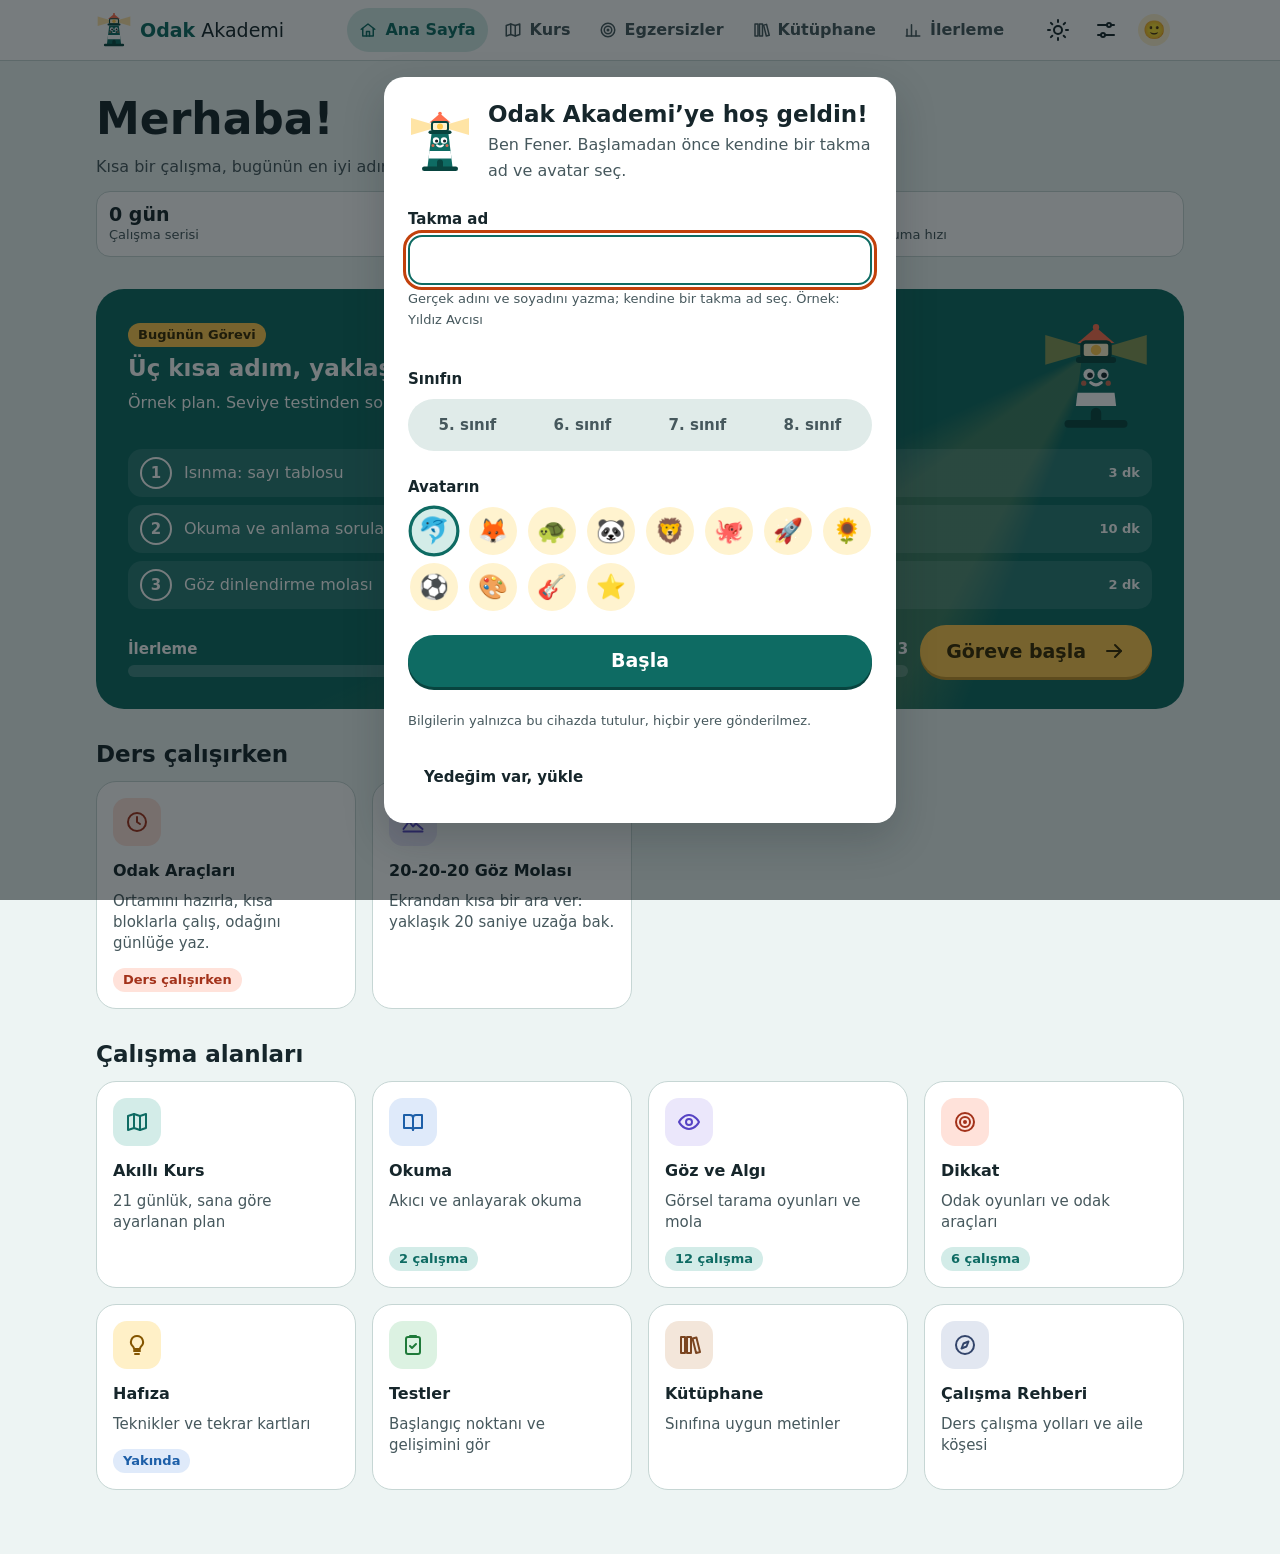
==== commit 8e709791: "Add files via upload" ====
--- a/odak-akademi/index.html
+++ b/odak-akademi/index.html
@@ -1,4 +1,4 @@
-<!-- Odak Akademi tek sayfa: üst çubuk, ana ekran, alan ve egzersiz listeleri, ayarlar görünümü, alt gezinme, profiller, yedek, PWA bağlantıları -->
+<!-- Odak Akademi tek sayfa: üst çubuk, ana ekran, alan ve egzersiz listeleri, kütüphane, odak araçları (S12), ayarlar görünümü, alt gezinme, profiller, yedek, PWA bağlantıları -->
 <!doctype html>
 <html lang="tr">
 <head>
@@ -17,6 +17,7 @@
   <link rel="stylesheet" href="css/base.css">
   <link rel="stylesheet" href="css/components.css">
   <link rel="stylesheet" href="css/library.css">
+  <link rel="stylesheet" href="css/odak.css">
   <script type="module" src="js/app.js"></script>
 </head>
 <body>
@@ -65,6 +66,7 @@
   <symbol id="uzak" viewBox="0 0 24 24"><path d="M2.5 19 8 11.5l4 5 3-3 6.5 5.5"/><circle cx="17" cy="6.5" r="2.2"/><path d="M2.5 21.5h19"/></symbol>
   <symbol id="isik" viewBox="0 0 24 24"><circle cx="12" cy="12" r="4" fill="currentColor"/><circle cx="12" cy="12" r="7.5"/><path d="M12 1.5v2M12 20.5v2M1.5 12h2M20.5 12h2"/></symbol>
   <symbol id="renk-kelime" viewBox="0 0 24 24"><path d="M3.5 18 8 6l4.5 12"/><path d="M5.2 13.5h5.6"/><circle cx="17.5" cy="8" r="2.8"/><path d="M15 14h5.5M15 18h5.5"/></symbol>
+  <symbol id="nefes" viewBox="0 0 24 24"><rect x="4" y="4" width="16" height="16" rx="2.5"/><path d="M4 13V9" stroke-width="3.5"/><circle cx="4" cy="9" r="1.8" fill="currentColor"/></symbol>
   <symbol id="git-dur" viewBox="0 0 24 24"><rect x="7" y="2.5" width="10" height="19" rx="3"/><circle cx="12" cy="7.5" r="2"/><circle cx="12" cy="16.5" r="2" fill="currentColor"/></symbol>
   </svg>
 
@@ -157,12 +159,20 @@
         </div>
       </section>
 
-      <!-- S10: kısa mola bağlantısı (20-20-20 rehberi, Göz ve Algı alanındaki egzersiz). D06: yalnız ekrandan uzaklaştıran mola; başlık ve açıklama katalog.js'teki kartla aynı -->
+      <!-- S12: ders çalışırken kısayolları (Odak Araçları + S10 göz molası). Başlık, açıklama ve etiket katalog.js'teki kartlarla aynı tutulmalı -->
       <section aria-labelledby="mola-kisayol-baslik">
         <div class="bolum-baslik">
-          <h2 id="mola-kisayol-baslik">Kısa bir mola</h2>
-        </div>
-        <ul class="izgara modul-izgara">
+          <h2 id="mola-kisayol-baslik">Ders çalışırken</h2>
+        </div>
+        <ul class="izgara modul-izgara" aria-labelledby="mola-kisayol-baslik">
+          <li>
+            <a class="kart kart--modul" href="#/odak" data-modul="dikkat">
+              <span class="kart__ikon" aria-hidden="true"><svg class="ikon"><use href="#saat"/></svg></span>
+              <span class="kart__baslik">Odak Araçları</span>
+              <span class="kart__aciklama">Ortamını hazırla, kısa bloklarla çalış, odağını günlüğe yaz.</span>
+              <span class="kart__alt"><span class="rozet rozet--vurgu">Ders çalışırken</span></span>
+            </a>
+          </li>
           <li>
             <a class="kart kart--modul" href="#/egzersiz/goz-molasi" data-modul="goz">
               <span class="kart__ikon" aria-hidden="true"><svg class="ikon"><use href="#uzak"/></svg></span>
@@ -244,6 +254,8 @@
     <div class="yigin" id="egzersizler-sayfasi" data-rota="/egzersizler" hidden style="--yigin-bosluk: var(--b-6)"></div>
     <!-- S07: Kütüphane (#/kutuphane); içerik js/modules/kutuphane/kutuphane.js ile çizilir -->
     <div class="yigin" id="kutuphane-sayfasi" data-rota="/kutuphane" hidden style="--yigin-bosluk: var(--b-5)"></div>
+    <!-- S12: Odak Araçları (#/odak); içerik js/modules/odak/odak-araclari.js ile çizilir -->
+    <div class="yigin odak-sayfa" id="odak-sayfasi" data-rota="/odak" hidden style="--yigin-bosluk: var(--b-5)"></div>
 
     <!-- Ayarlar sayfası (#/ayarlar): seçimler etkin profile kaydedilir -->
     <div class="yigin ayarlar-sayfasi" data-rota="/ayarlar" hidden style="--yigin-bosluk: var(--b-5)">
--- a/odak-akademi/css/odak.css
+++ b/odak-akademi/css/odak.css
@@ -0,0 +1,165 @@
+/* Odak Araçları (S12): sayfa düzeni, kontrol listesi, zamanlayıcı halkası, öz değerlendirme, haftalık grafik ve yüzen zamanlayıcı göstergesi */
+
+.odak-sayfa [hidden] { display: none !important; }
+
+.odak-duzen { display: grid; gap: var(--b-5); align-items: start; }
+.odak-sutun { display: grid; gap: var(--b-5); min-width: 0; }
+@media (min-width: 900px) {
+  .odak-duzen { grid-template-columns: minmax(0, 1.1fr) minmax(0, 1fr); }
+}
+
+.odak-kart { display: grid; gap: var(--b-4); min-width: 0; }
+.odak-kart h2 { margin: 0; font-size: var(--fs-l); }
+.odak-kart > p { margin: 0; }
+@media (max-width: 420px) {
+  .odak-kart { padding: var(--b-4); }
+}
+
+/* Kontrol listesi */
+.odak-liste { display: grid; gap: var(--b-1); }
+.odak-liste .secim span { line-height: 1.35; }
+.odak-kart .alan__ipucu:empty { display: none; }
+
+/* Zamanlayıcı seçimleri: çalışırken kilitlenir */
+.odak-ayar { display: grid; gap: var(--b-3); min-width: 0; margin: 0; padding: 0; border: 0; }
+.odak-ayar:disabled { opacity: 0.6; }
+.odak-ayar .anahtar > span:first-child { min-width: 0; }
+.odak-ayar small { display: block; font-size: var(--fs-xs); font-weight: 400; }
+.odak-oneri { margin: calc(-1 * var(--b-1)) 0 0; }
+
+/* Halka: ilerleme konik dolgu, ortada kalan süre */
+.odak-saat { display: grid; justify-items: center; gap: var(--b-3); }
+.odak-halka {
+  --deger: 0%;
+  --halka-renk: var(--renk-birincil);
+  display: grid;
+  place-items: center;
+  inline-size: min(13rem, 64vw);
+  aspect-ratio: 1;
+  border-radius: 50%;
+  background: var(--renk-yuzey-2);
+  background: conic-gradient(var(--halka-renk) var(--deger), var(--renk-yuzey-2) 0);
+}
+.odak-halka[data-tur="mola"] { --halka-renk: var(--renk-uyari); }
+.odak-halka__ic {
+  display: grid;
+  place-items: center;
+  align-content: center;
+  gap: var(--b-1);
+  inline-size: 80%;
+  aspect-ratio: 1;
+  border-radius: 50%;
+  background: var(--renk-yuzey);
+  text-align: center;
+}
+.odak-halka__sure {
+  font-family: var(--font-baslik);
+  font-size: var(--fs-3xl);
+  font-weight: 800;
+  line-height: 1;
+  font-variant-numeric: tabular-nums;
+}
+.odak-halka__tur { padding-inline: var(--b-2); font-size: var(--fs-s); font-weight: 700; color: var(--renk-metin-soluk); }
+.odak-durum { margin: 0; max-inline-size: 30rem; text-align: center; font-weight: 700; line-height: 1.45; }
+
+.odak-eylemler { display: flex; flex-wrap: wrap; justify-content: center; gap: var(--b-2); }
+.odak-eylemler--sola { justify-content: flex-start; }
+
+/* Blok sonrası öz değerlendirme */
+.odak-degerlendir {
+  display: grid;
+  gap: var(--b-3);
+  padding: var(--b-4);
+  border-radius: var(--kose-m);
+  background: var(--renk-gunes-zemin);
+}
+.odak-degerlendir h3 { margin: 0; font-size: var(--fs-m); }
+.odak-degerlendir p { margin: 0; }
+.odak-puanlar { display: grid; grid-template-columns: repeat(5, minmax(0, 1fr)); gap: var(--b-1); min-width: 0; margin: 0; padding: 0; border: 0; }
+.odak-puanlar legend { padding: 0; margin-bottom: var(--b-2); font-weight: 700; font-size: var(--fs-s); }
+.odak-puan { position: relative; min-width: 0; }
+.odak-puan input { position: absolute; opacity: 0; width: 1px; height: 1px; }
+.odak-puan > span {
+  display: grid;
+  justify-items: center;
+  align-content: center;
+  gap: 0.125rem;
+  min-height: 3.75rem;
+  padding: var(--b-2) 0.125rem;
+  border: 2px solid var(--renk-kenar-guclu);
+  border-radius: var(--kose-m);
+  background: var(--renk-yuzey);
+  text-align: center;
+  cursor: pointer;
+}
+.odak-puan b { font-size: var(--fs-xl); line-height: 1; }
+.odak-puan small { font-size: var(--fs-xs); font-weight: 700; line-height: 1.2; }
+.odak-puan input:checked + span { border-color: var(--renk-birincil); background: var(--renk-birincil-zemin); color: var(--renk-birincil); }
+.odak-puan input:focus-visible + span { outline: 3px solid var(--renk-odak); outline-offset: 2px; }
+@media (max-width: 420px) {
+  .odak-degerlendir { padding: var(--b-3); }
+}
+
+/* Haftalık grafik (HTML: yazılar yazı boyutu ayarıyla büyür) */
+.odak-gunluk { display: grid; gap: var(--b-4); }
+.odak-gunluk .mini-istatistik { margin: 0; }
+.odak-grafik {
+  display: grid;
+  grid-template-columns: repeat(7, minmax(0, 1fr));
+  gap: var(--b-1);
+  margin: 0;
+  padding: 0;
+  list-style: none;
+}
+.odak-grafik li { min-width: 0; }
+.odak-grafik__sutun { display: grid; justify-items: center; gap: 0.125rem; }
+.odak-grafik__deger { min-block-size: 1.3em; font-size: var(--fs-xs); font-weight: 700; font-variant-numeric: tabular-nums; }
+.odak-grafik__alan {
+  display: flex;
+  align-items: flex-end;
+  justify-content: center;
+  inline-size: 100%;
+  block-size: 7rem;
+  border-bottom: 2px solid var(--renk-kenar-guclu);
+}
+.odak-grafik__cubuk {
+  display: block;
+  inline-size: min(70%, 2rem);
+  block-size: var(--yukseklik, 0%);
+  border-radius: var(--kose-s) var(--kose-s) 0 0;
+  background: var(--renk-birincil);
+}
+.odak-grafik__gun { max-inline-size: 100%; font-size: var(--fs-xs); font-weight: 700; overflow-wrap: anywhere; text-align: center; }
+.odak-grafik li[data-bugun] .odak-grafik__gun { color: var(--renk-birincil); text-decoration: underline 2px; text-underline-offset: 3px; }
+.odak-grafik__puan { font-size: var(--fs-xs); color: var(--renk-metin-soluk); font-variant-numeric: tabular-nums; }
+.odak-not { margin: 0; padding-inline-start: var(--b-3); border-inline-start: 3px solid var(--renk-birincil); line-height: 1.45; }
+
+/* Yüzen gösterge: zamanlayıcı çalışırken başka sayfalarda görünür, dokununca Odak Araçları açılır */
+.odak-cip {
+  position: fixed;
+  top: calc(var(--ust-cubuk-y) + var(--b-2) + env(safe-area-inset-top, 0px));
+  inset-inline-end: var(--b-3);
+  z-index: calc(var(--z-ust) - 1);
+  display: inline-flex;
+  align-items: center;
+  gap: var(--b-2);
+  min-height: var(--dokunma-min);
+  padding: 0 var(--b-4);
+  border-radius: var(--kose-tam);
+  background: var(--gorev-zemin);
+  color: var(--gorev-metin);
+  box-shadow: var(--golge-2);
+  font-weight: 700;
+  font-size: var(--fs-s);
+  font-variant-numeric: tabular-nums;
+  text-decoration: none;
+  --renk-odak: var(--gorev-metin);
+}
+.odak-cip[hidden],
+html.egz-acik .odak-cip { display: none; }
+
+@media (forced-colors: active) {
+  .odak-halka { border: 3px solid CanvasText; }
+  .odak-grafik__cubuk { background: CanvasText; }
+  .odak-cip { border: 2px solid CanvasText; }
+}
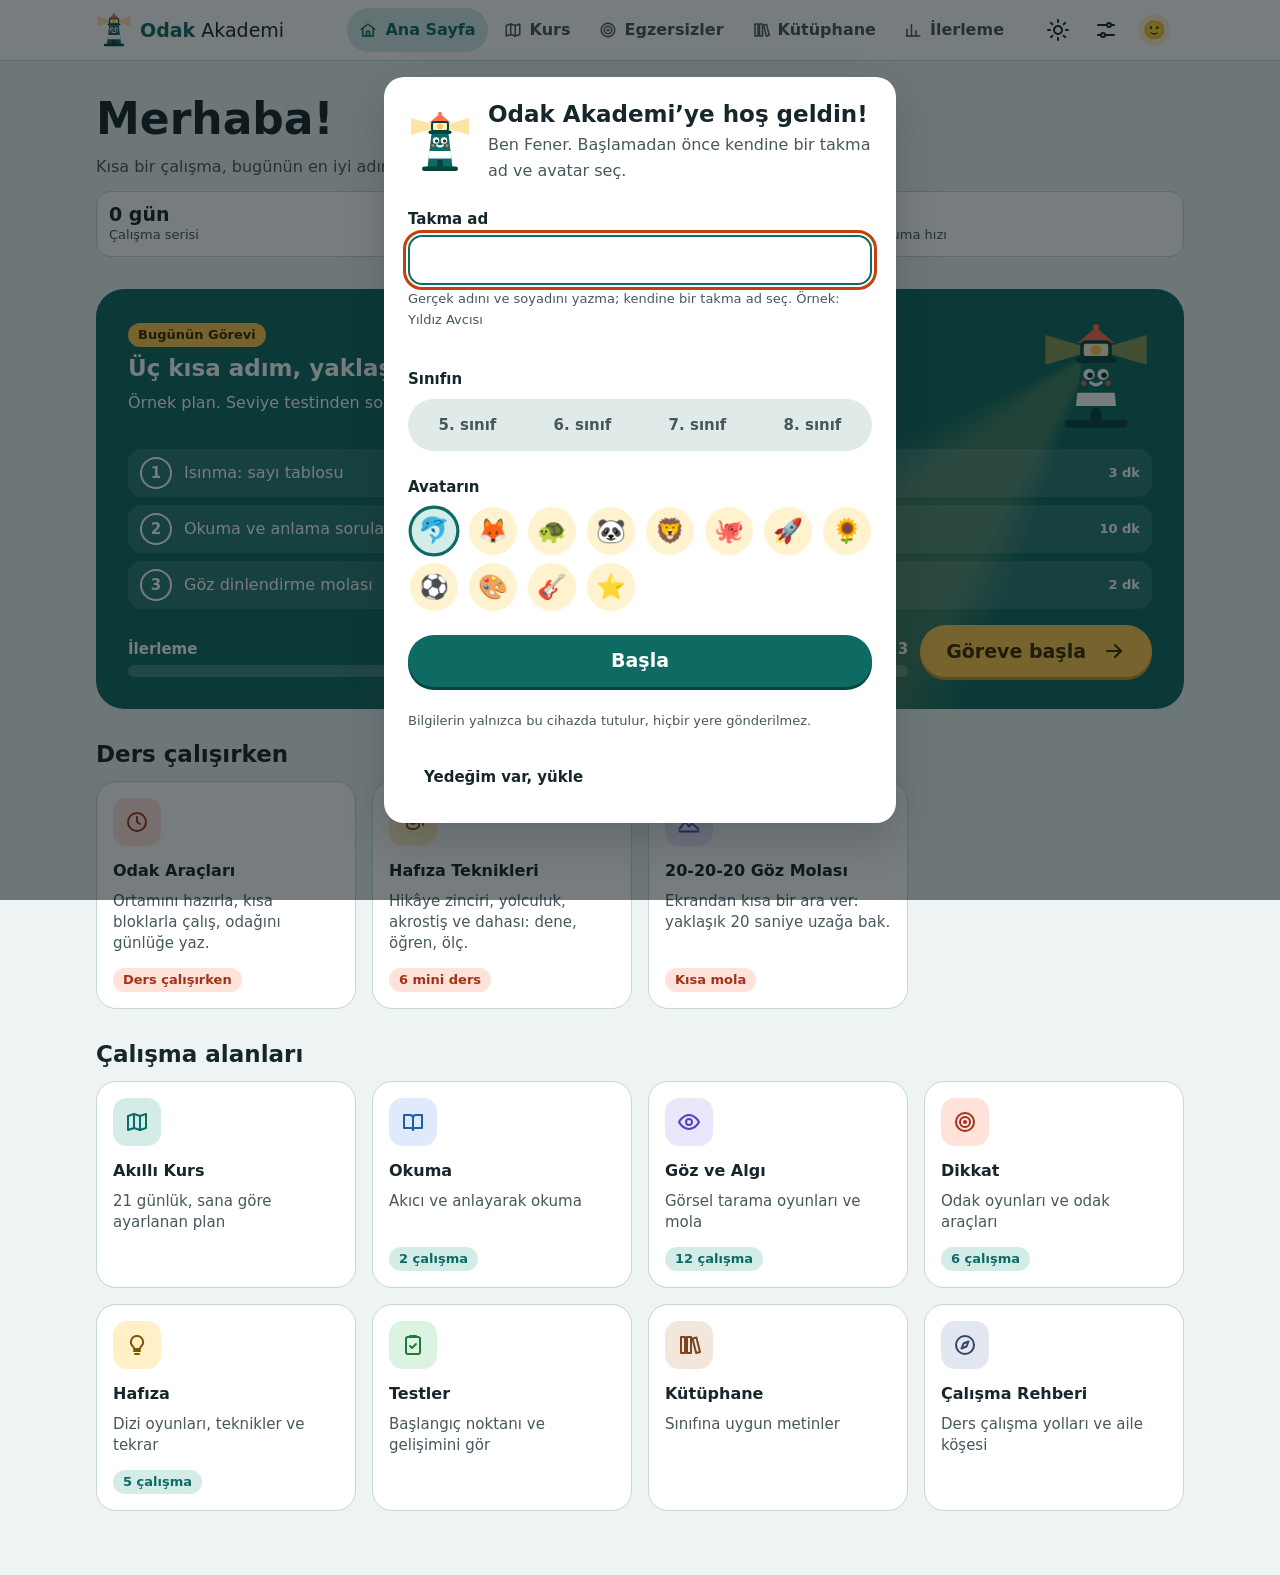
==== commit 05692c5f: "Add files via upload" ====
--- a/odak-akademi/index.html
+++ b/odak-akademi/index.html
@@ -1,4 +1,4 @@
-<!-- Odak Akademi tek sayfa: üst çubuk, ana ekran, alan ve egzersiz listeleri, kütüphane, odak araçları (S12), ayarlar görünümü, alt gezinme, profiller, yedek, PWA bağlantıları -->
+<!-- Odak Akademi tek sayfa: üst çubuk, ana ekran, alan ve egzersiz listeleri, kütüphane, odak araçları (S12), hafıza teknikleri (S15), ayarlar görünümü, alt gezinme, profiller, yedek, PWA bağlantıları -->
 <!doctype html>
 <html lang="tr">
 <head>
@@ -18,6 +18,7 @@
   <link rel="stylesheet" href="css/components.css">
   <link rel="stylesheet" href="css/library.css">
   <link rel="stylesheet" href="css/odak.css">
+  <link rel="stylesheet" href="css/lessons.css">
   <script type="module" src="js/app.js"></script>
 </head>
 <body>
@@ -68,6 +69,12 @@
   <symbol id="renk-kelime" viewBox="0 0 24 24"><path d="M3.5 18 8 6l4.5 12"/><path d="M5.2 13.5h5.6"/><circle cx="17.5" cy="8" r="2.8"/><path d="M15 14h5.5M15 18h5.5"/></symbol>
   <symbol id="nefes" viewBox="0 0 24 24"><rect x="4" y="4" width="16" height="16" rx="2.5"/><path d="M4 13V9" stroke-width="3.5"/><circle cx="4" cy="9" r="1.8" fill="currentColor"/></symbol>
   <symbol id="git-dur" viewBox="0 0 24 24"><rect x="7" y="2.5" width="10" height="19" rx="3"/><circle cx="12" cy="7.5" r="2"/><circle cx="12" cy="16.5" r="2" fill="currentColor"/></symbol>
+  <symbol id="rakam-dizi" viewBox="0 0 24 24"><rect x="2.5" y="5.5" width="19" height="13" rx="2"/><path d="M5.5 10 7 9v6"/><path d="M10 10a1.5 1.5 0 0 1 3 .2c0 1.6-3 2.8-3 4.8h3"/><path d="M15.5 9h3l-1.6 2.2a1.7 1.7 0 1 1-1.6 2.9"/></symbol>
+  <symbol id="bloklar" viewBox="0 0 24 24"><rect x="2.5" y="2.5" width="6" height="6" rx="1.2"/><rect x="15.5" y="4.5" width="6" height="6" rx="1.2"/><rect x="8.5" y="15.5" width="6" height="6" rx="1.2"/><path d="M8.5 5.5h7M17.5 10.5l-4.5 5" stroke-dasharray="1.6 2"/></symbol>
+  <symbol id="n-geri" viewBox="0 0 24 24"><rect x="3" y="3" width="7" height="9" rx="1.5"/><rect x="14" y="3" width="7" height="9" rx="1.5"/><path d="M5.5 7.5h2M16 6.5h3M16 8.5h3"/><path d="M19 18H6"/><path d="m9 15-3 3 3 3"/></symbol>
+  <symbol id="kelime-liste" viewBox="0 0 24 24"><path d="M9 6h11M9 12h11M9 18h7"/><path d="M4.5 6h.01M4.5 12h.01M4.5 18h.01" stroke-width="3.5"/></symbol>
+  <symbol id="kartlar" viewBox="0 0 24 24"><rect x="2.5" y="5" width="8.5" height="13" rx="1.5"/><rect x="13" y="5" width="8.5" height="13" rx="1.5"/><path d="m6.75 9 2 2.5-2 2.5-2-2.5z"/><path d="m17.25 9 2 2.5-2 2.5-2-2.5z"/></symbol>
+  <symbol id="akademi" viewBox="0 0 24 24"><path d="M2 9.5 12 5l10 4.5L12 14z"/><path d="M6 11.5V16c0 1.4 2.7 3 6 3s6-1.6 6-3v-4.5"/><path d="M22 9.5V15"/></symbol>
   </svg>
 
   <a class="atla-baglanti" href="#ana-icerik">İçeriğe atla</a>
@@ -159,28 +166,12 @@
         </div>
       </section>
 
-      <!-- S12: ders çalışırken kısayolları (Odak Araçları + S10 göz molası). Başlık, açıklama ve etiket katalog.js'teki kartlarla aynı tutulmalı -->
+      <!-- S12: ders çalışırken kısayolları (Odak Araçları + göz molası); kartlar app.js'te katalog.js'ten çizilir (K2) -->
       <section aria-labelledby="mola-kisayol-baslik">
         <div class="bolum-baslik">
           <h2 id="mola-kisayol-baslik">Ders çalışırken</h2>
         </div>
-        <ul class="izgara modul-izgara" aria-labelledby="mola-kisayol-baslik">
-          <li>
-            <a class="kart kart--modul" href="#/odak" data-modul="dikkat">
-              <span class="kart__ikon" aria-hidden="true"><svg class="ikon"><use href="#saat"/></svg></span>
-              <span class="kart__baslik">Odak Araçları</span>
-              <span class="kart__aciklama">Ortamını hazırla, kısa bloklarla çalış, odağını günlüğe yaz.</span>
-              <span class="kart__alt"><span class="rozet rozet--vurgu">Ders çalışırken</span></span>
-            </a>
-          </li>
-          <li>
-            <a class="kart kart--modul" href="#/egzersiz/goz-molasi" data-modul="goz">
-              <span class="kart__ikon" aria-hidden="true"><svg class="ikon"><use href="#uzak"/></svg></span>
-              <span class="kart__baslik">20-20-20 Göz Molası</span>
-              <span class="kart__aciklama">Ekrandan kısa bir ara ver: yaklaşık 20 saniye uzağa bak.</span>
-            </a>
-          </li>
-        </ul>
+        <ul class="izgara modul-izgara" id="kisayol-kartlari" aria-labelledby="mola-kisayol-baslik"></ul>
       </section>
 
       <section aria-labelledby="moduller-baslik">
@@ -220,7 +211,7 @@
             <a class="kart kart--modul" href="#/modul/hafiza" data-modul="hafiza">
               <span class="kart__ikon" aria-hidden="true"><svg class="ikon"><use href="#ampul"/></svg></span>
               <span class="kart__baslik">Hafıza</span>
-              <span class="kart__aciklama">Teknikler ve tekrar kartları</span>
+              <span class="kart__aciklama">Dizi oyunları, teknikler ve tekrar</span>
             </a>
           </li>
           <li>
@@ -256,6 +247,9 @@
     <div class="yigin" id="kutuphane-sayfasi" data-rota="/kutuphane" hidden style="--yigin-bosluk: var(--b-5)"></div>
     <!-- S12: Odak Araçları (#/odak); içerik js/modules/odak/odak-araclari.js ile çizilir -->
     <div class="yigin odak-sayfa" id="odak-sayfasi" data-rota="/odak" hidden style="--yigin-bosluk: var(--b-5)"></div>
+    <!-- S15: Hafıza Teknikleri (#/teknikler) ve ders sayfası (#/teknikler/<ad>); içerik js/modules/hafiza/teknikler.js ile çizilir -->
+    <div class="yigin" id="teknikler-sayfasi" data-rota="/teknikler" hidden style="--yigin-bosluk: var(--b-5)"></div>
+    <div class="yigin" id="ders-sayfasi" data-rota="/teknikler/:ad" hidden style="--yigin-bosluk: var(--b-4)"></div>
 
     <!-- Ayarlar sayfası (#/ayarlar): seçimler etkin profile kaydedilir -->
     <div class="yigin ayarlar-sayfasi" data-rota="/ayarlar" hidden style="--yigin-bosluk: var(--b-5)">
--- a/odak-akademi/css/odak.css
+++ b/odak-akademi/css/odak.css
@@ -137,7 +137,7 @@
 /* Yüzen gösterge: zamanlayıcı çalışırken başka sayfalarda görünür, dokununca Odak Araçları açılır */
 .odak-cip {
   position: fixed;
-  top: calc(var(--ust-cubuk-y) + var(--b-2) + env(safe-area-inset-top, 0px));
+  top: calc(var(--ust-cubuk-y, 4rem) + var(--b-2) + env(safe-area-inset-top, 0px));
   inset-inline-end: var(--b-3);
   z-index: calc(var(--z-ust) - 1);
   display: inline-flex;
@@ -146,14 +146,14 @@
   min-height: var(--dokunma-min);
   padding: 0 var(--b-4);
   border-radius: var(--kose-tam);
-  background: var(--gorev-zemin);
-  color: var(--gorev-metin);
+  background: var(--gorev-zemin, var(--renk-birincil));
+  color: var(--gorev-metin, var(--renk-yuzey));
   box-shadow: var(--golge-2);
   font-weight: 700;
   font-size: var(--fs-s);
   font-variant-numeric: tabular-nums;
   text-decoration: none;
-  --renk-odak: var(--gorev-metin);
+  --renk-odak: var(--gorev-metin, var(--renk-yuzey));
 }
 .odak-cip[hidden],
 html.egz-acik .odak-cip { display: none; }
--- a/odak-akademi/css/lessons.css
+++ b/odak-akademi/css/lessons.css
@@ -0,0 +1,188 @@
+/* Hafıza Teknikleri Akademisi (S15): ders listesi, adım göstergesi, çalışma/ara/hatırlama ekranları ve öncesi-sonrası karşılaştırma; renkler tokens.css'ten */
+
+/* ---------- Ders listesi ---------- */
+.ders-listesi { list-style: none; padding: 0; margin: 0; }
+.ders-karti__no { font-size: var(--fs-l); font-weight: 800; }
+.ders-karti__durum { font-size: var(--fs-xs); color: var(--renk-metin-soluk); }
+.ders-karti__alt { display: flex; flex-wrap: wrap; gap: var(--b-1); }
+
+/* ---------- Ders sayfası ---------- */
+.ders-sure { margin: 0; }
+
+/* Adım göstergesi: 360 px'te 5 sütun sığar, uzun adlar iki satıra iner */
+.ders-adimlar {
+  display: grid;
+  grid-template-columns: repeat(5, minmax(0, 1fr));
+  gap: var(--b-1);
+  margin: 0;
+  padding: 0;
+  list-style: none;
+}
+.ders-adimlar li {
+  display: grid;
+  justify-items: center;
+  gap: var(--b-1);
+  text-align: center;
+  font-size: var(--fs-xs);
+  line-height: 1.25;
+  color: var(--renk-metin-soluk);
+}
+.ders-adimlar__no {
+  display: grid;
+  place-items: center;
+  width: 2rem;
+  height: 2rem;
+  border-radius: var(--kose-tam);
+  border: 2px solid var(--renk-kenar-guclu);
+  background: var(--renk-yuzey);
+  font-weight: 800;
+}
+.ders-adimlar__ad { overflow-wrap: anywhere; }
+.ders-adimlar li[data-durum="simdi"] { color: var(--renk-metin); font-weight: 800; }
+.ders-adimlar li[data-durum="simdi"] .ders-adimlar__no {
+  border-color: var(--renk-birincil);
+  background: var(--renk-birincil);
+  color: var(--renk-birincil-uzeri);
+}
+.ders-adimlar li[data-durum="bitti"] .ders-adimlar__no {
+  border-color: var(--renk-basari);
+  background: var(--renk-basari-zemin);
+  color: var(--renk-basari);
+}
+
+.ders-govde { --m-zemin: var(--modul-hafiza); display: grid; gap: var(--b-4); min-width: 0; }
+.ders-govde > * { margin: 0; }
+.ders-govde h2 { font-size: var(--fs-xl); }
+.ders-govde h3 { font-size: var(--fs-l); }
+.ders-eylemler { display: flex; flex-wrap: wrap; gap: var(--b-2); }
+.ders-buyuk-sonuc { font-size: var(--fs-l); font-weight: 700; }
+
+/* Sayaç */
+.ders-sayac {
+  display: grid;
+  grid-template-columns: auto 1fr;
+  align-items: baseline;
+  gap: var(--b-1) var(--b-3);
+}
+.ders-sayac__etiket { font-size: var(--fs-s); color: var(--renk-metin-soluk); }
+.ders-sayac__sure { justify-self: end; font-size: var(--fs-xl); font-weight: 800; font-variant-numeric: tabular-nums; }
+.ders-sayac__cubuk { grid-column: 1 / -1; }
+
+/* Ezberlenecek öğeler */
+.ders-ogeler {
+  display: grid;
+  grid-template-columns: repeat(auto-fill, minmax(8.5rem, 1fr));
+  gap: var(--b-2);
+  margin: 0;
+  padding: 0;
+  list-style: none;
+  counter-reset: oge;
+}
+.ders-ogeler li {
+  display: flex;
+  align-items: center;
+  gap: var(--b-2);
+  min-height: var(--dokunma-min);
+  padding: var(--b-2) var(--b-3);
+  border-radius: var(--kose-m);
+  background: var(--m-zemin, var(--renk-yuzey-2));
+  font-size: var(--fs-l);
+  font-weight: 700;
+  overflow-wrap: anywhere;
+}
+.ders-ogeler--sirali li { counter-increment: oge; }
+.ders-ogeler--sirali li::before {
+  content: counter(oge);
+  min-width: 1.5em;
+  font-size: var(--fs-s);
+  color: var(--renk-metin-soluk);
+}
+.ders-esler { display: grid; gap: var(--b-2); margin: 0; padding: 0; list-style: none; }
+.ders-esler li {
+  display: grid;
+  grid-template-columns: minmax(0, 1fr) auto minmax(0, 1fr);
+  align-items: center;
+  gap: var(--b-2);
+  padding: var(--b-2) var(--b-3);
+  border-radius: var(--kose-m);
+  background: var(--m-zemin);
+  font-size: var(--fs-l);
+  font-weight: 700;
+  overflow-wrap: anywhere;
+}
+.ders-esler small { font-size: var(--fs-xs); font-weight: 400; color: var(--renk-metin-soluk); }
+.ders-esler__ok { color: var(--renk-metin-soluk); }
+
+/* Kısa ara: büyük geri sayım */
+.ders-ara__sayi {
+  font-size: var(--fs-3xl);
+  font-weight: 800;
+  text-align: center;
+  font-variant-numeric: tabular-nums;
+  color: var(--renk-birincil);
+}
+
+/* Anlat ve birlikte yap */
+.ders-ornek {
+  padding: var(--b-3) var(--b-4);
+  border-radius: var(--kose-m);
+  background: var(--renk-gunes-zemin);
+  border-inline-start: 4px solid var(--renk-gunes-golge);
+}
+.ders-ornek p { margin: 0; }
+.ders-ornek ul { margin: var(--b-2) 0 0; padding-inline-start: 1.25rem; }
+.ders-ornek__baslik { font-weight: 800; }
+.ders-birlikte { display: grid; gap: var(--b-3); margin: 0; padding-inline-start: 1.5rem; }
+.ders-birlikte p { margin: 0; }
+.ders-birlikte .ders-sahne {
+  margin-top: var(--b-1);
+  padding: var(--b-2) var(--b-3);
+  border-radius: var(--kose-m);
+  background: var(--renk-birincil-zemin);
+  font-style: italic;
+}
+.ders-kontrol { --yigin-bosluk: var(--b-3); }
+.ders-secenek { padding-block: var(--b-1); }
+
+/* Kendin dene */
+.ders-ipuclari { margin: 0; padding-inline-start: 1.25rem; color: var(--renk-metin-soluk); }
+.ders-satirlar { display: grid; gap: var(--b-3); }
+.ders-ipucu summary {
+  display: inline-flex;
+  align-items: center;
+  min-height: var(--dokunma-min);
+  cursor: pointer;
+  font-size: var(--fs-s);
+  font-weight: 700;
+  color: var(--renk-birincil);
+}
+.ders-ipucu p { margin: 0; font-size: var(--fs-s); }
+
+/* Hatırlama */
+.ders-form { --yigin-bosluk: var(--b-3); }
+
+/* Sonuç */
+.ders-karsilastirma { display: grid; gap: var(--b-3); }
+.ders-karsilastirma .ilerleme { height: 1.25rem; }
+.ders-inceleme {
+  display: grid;
+  grid-template-columns: repeat(auto-fill, minmax(9rem, 1fr));
+  gap: var(--b-1) var(--b-3);
+  margin: 0;
+  padding: 0;
+  list-style: none;
+}
+.ders-inceleme li { display: flex; align-items: center; gap: var(--b-2); overflow-wrap: anywhere; }
+.ders-inceleme__isaret {
+  display: grid;
+  place-items: center;
+  flex: none;
+  width: 1.5rem;
+  height: 1.5rem;
+  border-radius: var(--kose-tam);
+  font-weight: 800;
+  background: var(--renk-yuzey-2);
+  color: var(--renk-metin-soluk);
+}
+.ders-inceleme li[data-durum="evet"] .ders-inceleme__isaret { background: var(--renk-basari-zemin); color: var(--renk-basari); }
+.ders-inceleme li[data-durum="hayir"] { color: var(--renk-metin-soluk); }
